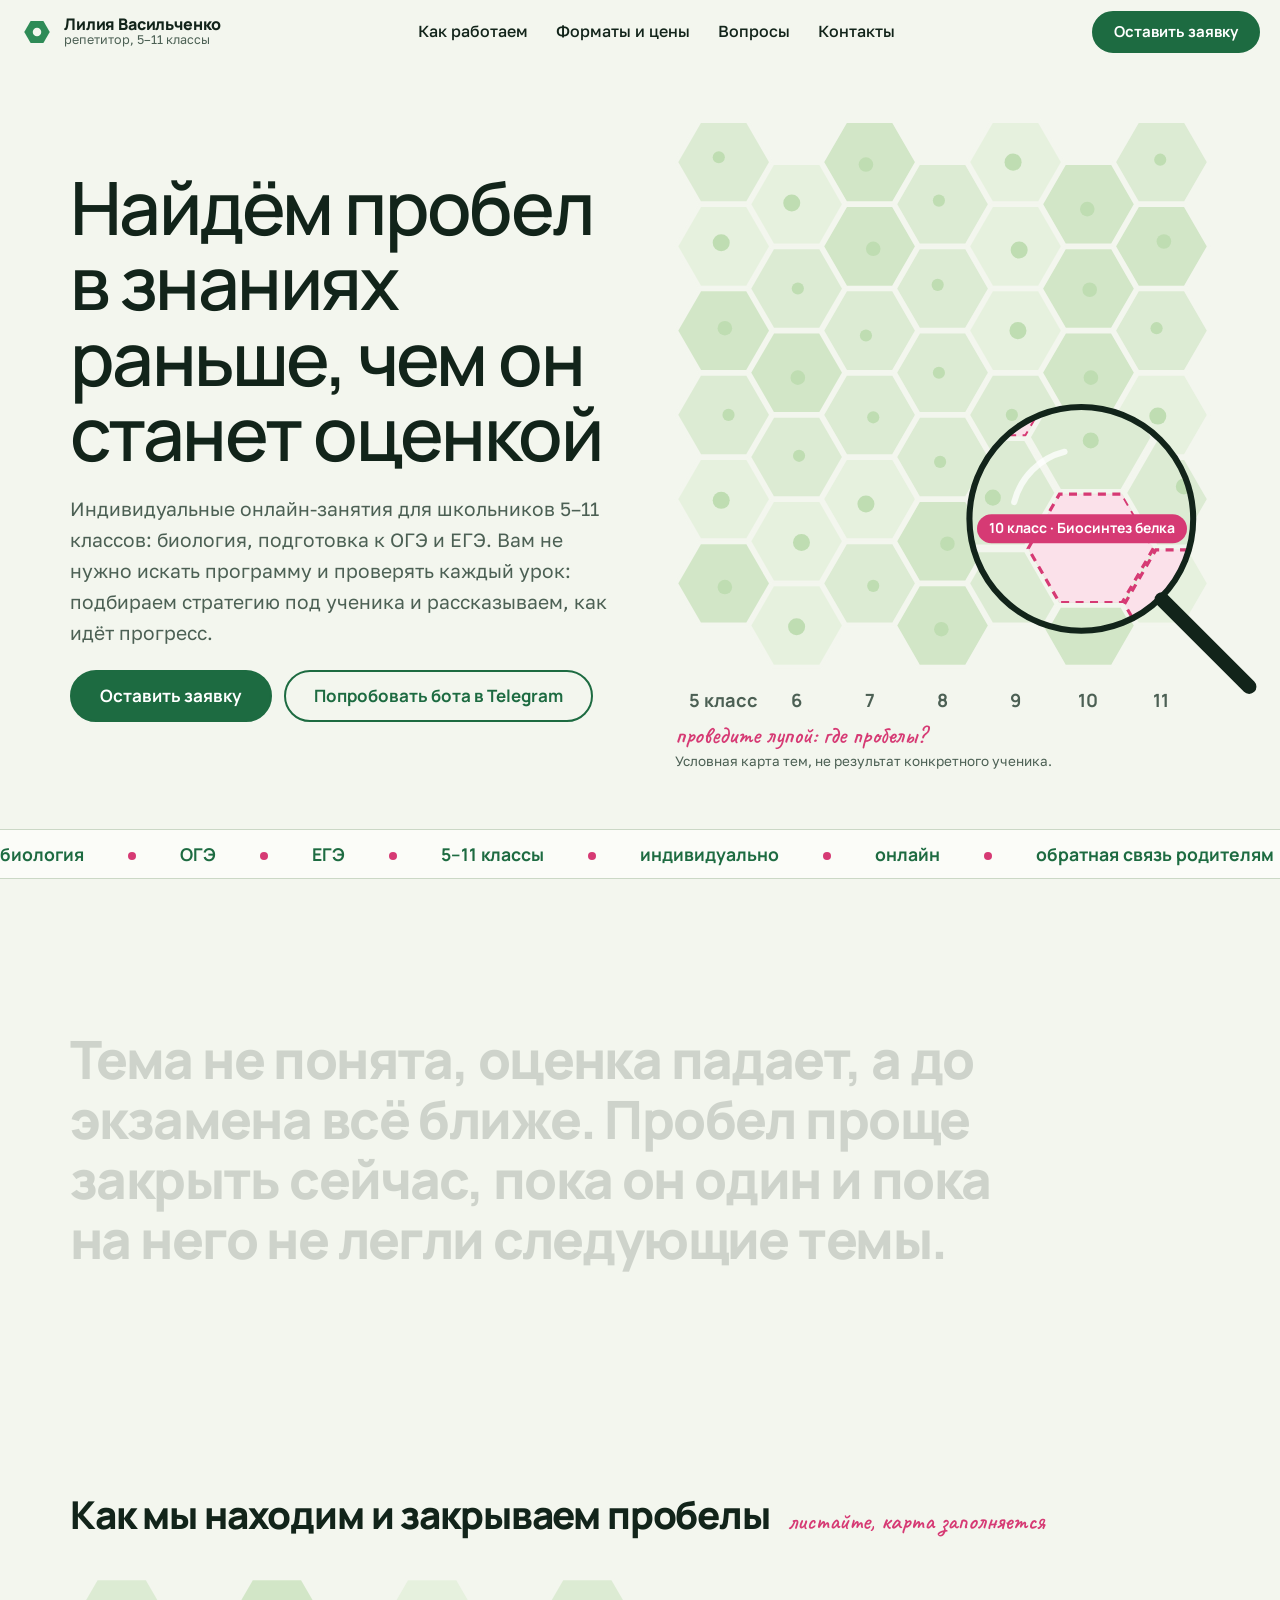
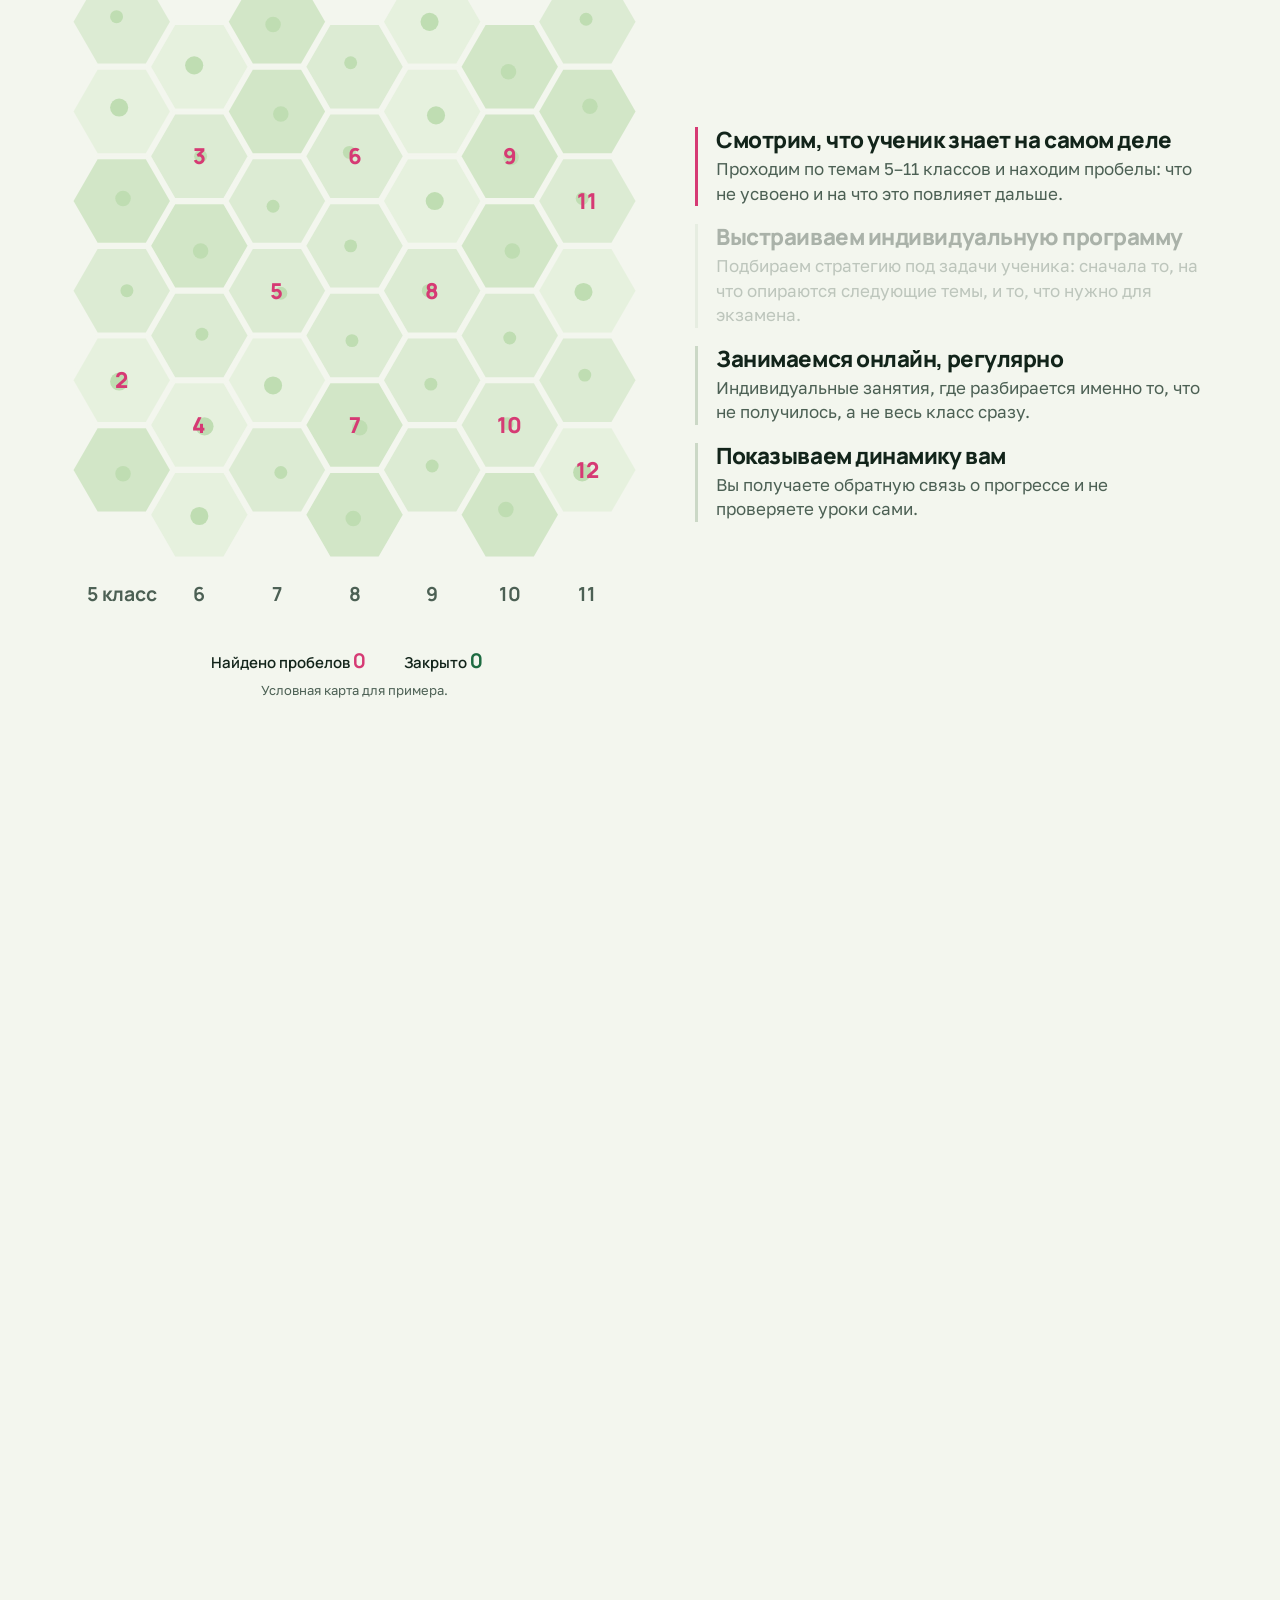
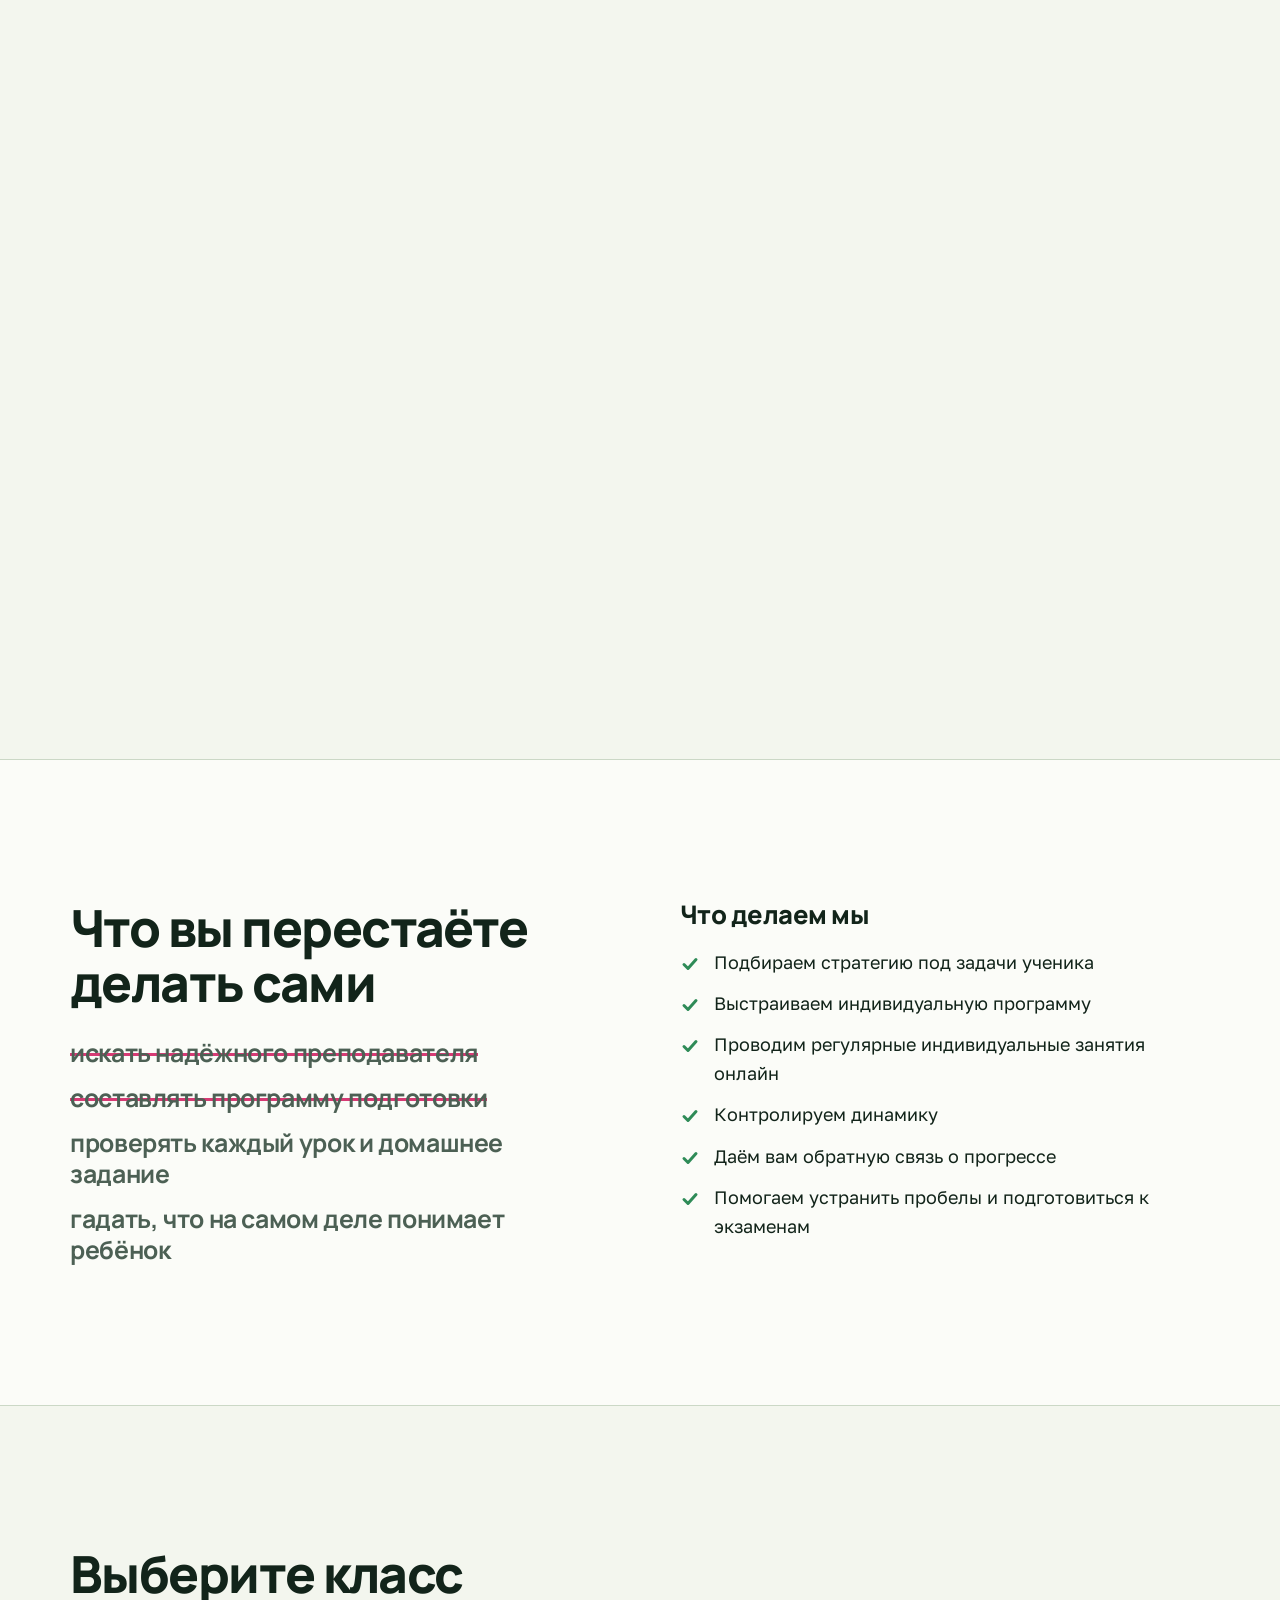
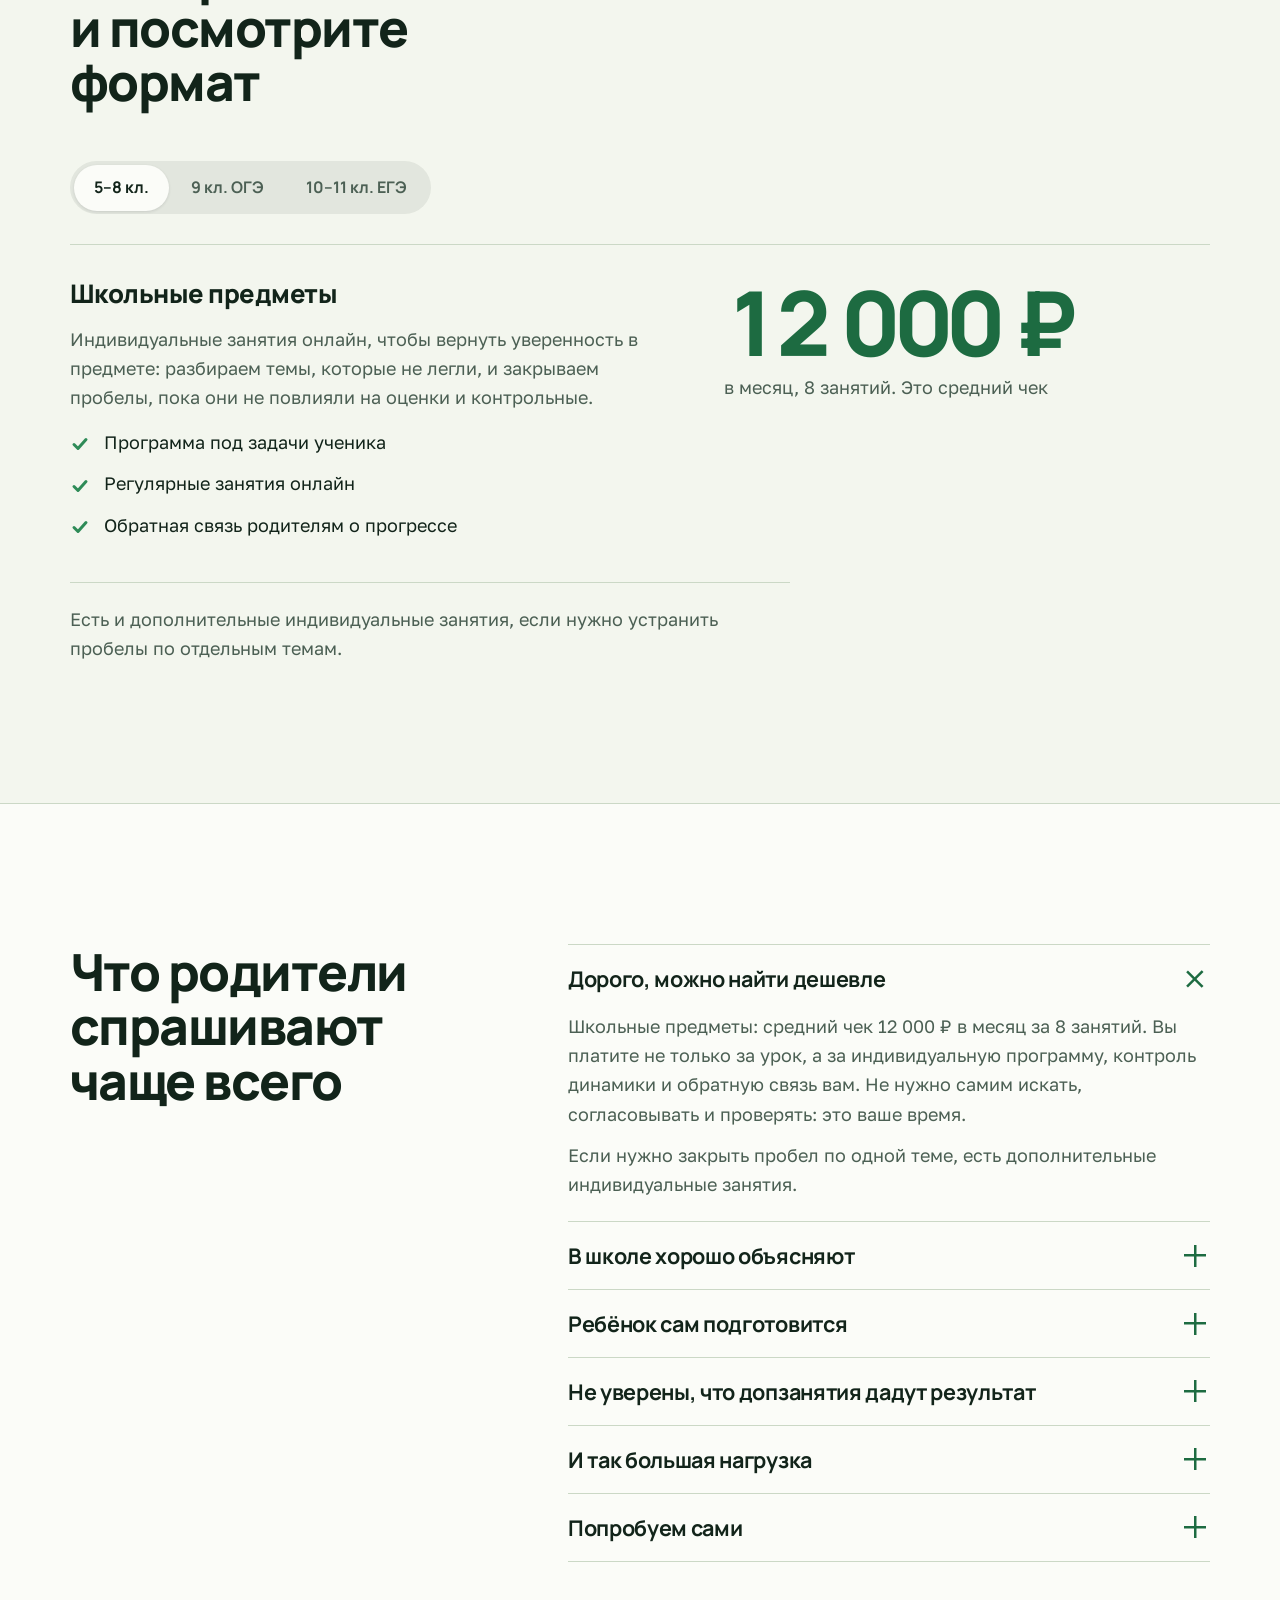
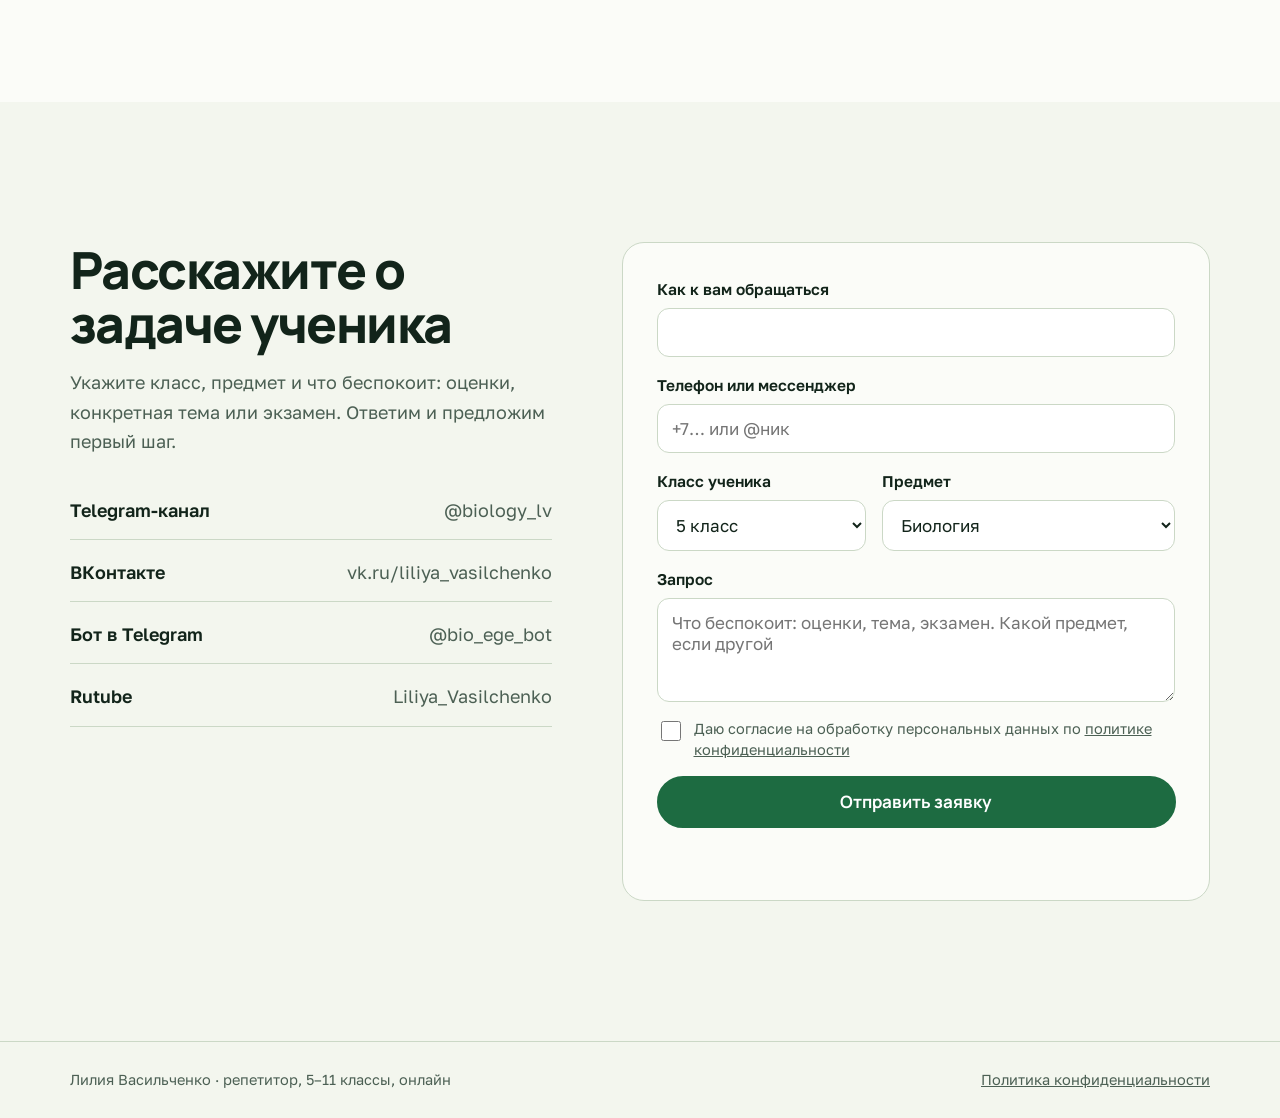
==== index.html @ bb7d1410 "Лендинг: репетитор Лилия Васильченко Co-Authored-By: Claude Sonnet 5.5 <noreply@anthropic.com>" ====
<!doctype html>
<html lang="ru">
<head>
<meta charset="utf-8">
<meta name="viewport" content="width=device-width, initial-scale=1">
<title>Лилия Васильченко: репетитор по биологии, ОГЭ и ЕГЭ онлайн</title>
<meta name="description" content="Индивидуальные онлайн-занятия для школьников 5–11 классов: биология, подготовка к ОГЭ и ЕГЭ. Находим пробелы в знаниях, выстраиваем программу и рассказываем родителям о прогрессе.">
<meta property="og:type" content="website">
<meta property="og:title" content="Найдём пробел в знаниях раньше, чем он станет оценкой">
<meta property="og:description" content="Репетитор Лилия Васильченко: биология, ОГЭ и ЕГЭ, индивидуально и онлайн, 5–11 классы.">
<meta name="theme-color" content="#F3F6EE">
<link rel="icon" type="image/svg+xml" href="favicon.svg">
<link rel="preconnect" href="https://fonts.googleapis.com">
<link rel="preconnect" href="https://fonts.gstatic.com" crossorigin>
<link href="https://fonts.googleapis.com/css2?family=Manrope:wght@300..800&family=Golos+Text:wght@400..700&family=Caveat:wght@600&display=swap" rel="stylesheet">
<link rel="stylesheet" href="motion.css">
<link rel="stylesheet" href="styles.css">
<script src="motion.js" defer></script>
<script src="script.js" defer></script>
</head>
<body>
<a class="skip" href="#main">К содержимому</a>

<header class="bar" id="bar">
  <a class="logo" href="#top" aria-label="Лилия Васильченко, репетитор, наверх">
    <svg class="logo__mark" viewBox="0 0 64 64" aria-hidden="true"><polygon points="56,32 44,52.8 20,52.8 8,32 20,11.2 44,11.2" fill="#2E8B57"/><circle cx="32" cy="32" r="8" fill="#F3F6EE"/></svg>
    <span class="logo__t"><b>Лилия Васильченко</b><small>репетитор, 5–11 классы</small></span>
  </a>
  <nav class="nav" aria-label="Разделы">
    <a href="#map" data-roll>Как работаем</a>
    <a href="#formats" data-roll>Форматы и цены</a>
    <a href="#faq" data-roll>Вопросы</a>
    <a href="#form" data-roll>Контакты</a>
  </nav>
  <a class="btn btn--sm" href="#form" data-magnetic><span class="xs-hide">Оставить заявку</span><span class="xs-only">Заявка</span></a>
</header>

<main id="main">
<section class="hero" id="top">
  <div class="wrap hero__grid">
    <div class="hero__txt">
      <h1 data-wave data-wave-min="560" data-wave-max="800" data-wave-radius="200">Найдём пробел в знаниях раньше, чем он станет оценкой</h1>
      <p class="hero__sub">Индивидуальные онлайн-занятия для школьников 5–11 классов: биология, подготовка к ОГЭ и ЕГЭ. Вам не нужно искать программу и проверять каждый урок: подбираем стратегию под ученика и рассказываем, как идёт прогресс.</p>
      <div class="hero__cta">
        <a class="btn" href="#form" data-magnetic>Оставить заявку</a>
        <a class="btn btn--ghost" href="https://t.me/bio_ege_bot" target="_blank" rel="noopener" data-magnetic>Попробовать бота в Telegram</a>
      </div>
    </div>
    <figure class="lensbox" id="lensbox">
      <svg id="heroMap" role="img" aria-label="Карта школьной биологии с 5 по 11 класс: ячейки-темы. Линза-лупа находит среди них пробелы в знаниях и подсвечивает их розовым."></svg>
      <div class="lenstag" id="lensTag" aria-hidden="true"></div>
      <figcaption><span class="hand">проведите лупой: где пробелы?</span><small>Условная карта тем, не результат конкретного ученика.</small></figcaption>
    </figure>
  </div>
  <div class="ticker" aria-hidden="true"><div class="ticker__t"><span>биология</span><span>ОГЭ</span><span>ЕГЭ</span><span>5–11 классы</span><span>индивидуально</span><span>онлайн</span><span>обратная связь родителям</span><span>биология</span><span>ОГЭ</span><span>ЕГЭ</span><span>5–11 классы</span><span>индивидуально</span><span>онлайн</span><span>обратная связь родителям</span></div></div>
</section>

<section class="manifest" aria-label="Почему пробелы важно закрывать вовремя">
  <div class="wrap">
    <p class="manifest__p" id="manifest">Тема не понята, оценка падает, а до экзамена всё ближе. Пробел проще закрыть сейчас, пока он один и пока на него не легли следующие темы.</p>
  </div>
</section>

<section class="scene" id="map" aria-labelledby="sceneH">
  <div class="scene__pin">
    <div class="wrap scene__in">
      <div class="scene__head">
        <h2 id="sceneH">Как мы находим и закрываем пробелы</h2>
        <p class="hand">листайте, карта заполняется</p>
      </div>
      <div class="scene__map">
        <svg id="sceneMap" role="img" aria-label="Карта тем 5–11 классов. Сначала лупа находит пробелы, затем они нумеруются в программе, затем закрываются один за другим."></svg>
        <div class="count" aria-live="off">
          <span>Найдено пробелов <b id="nFound">0</b></span>
          <span>Закрыто <b id="nFixed">0</b></span>
        </div>
        <small class="scene__note">Условная карта для примера.</small>
      </div>
      <ol class="steps" id="steps">
        <li class="on"><b>Смотрим, что ученик знает на самом деле</b><small>Проходим по темам 5–11 классов и находим пробелы: что не усвоено и на что это повлияет дальше.</small></li>
        <li><b>Выстраиваем индивидуальную программу</b><small>Подбираем стратегию под задачи ученика: сначала то, на что опираются следующие темы, и то, что нужно для экзамена.</small></li>
        <li><b>Занимаемся онлайн, регулярно</b><small>Индивидуальные занятия, где разбирается именно то, что не получилось, а не весь класс сразу.</small></li>
        <li><b>Показываем динамику вам</b><small>Вы получаете обратную связь о прогрессе и не проверяете уроки сами.</small></li>
      </ol>
    </div>
  </div>
</section>

<section class="sec shift" id="shift">
  <div class="wrap shift__grid">
    <div data-reveal>
      <h2>Что вы перестаёте делать сами</h2>
      <ul class="crossed" id="crossed">
        <li><span>искать надёжного преподавателя</span></li>
        <li><span>составлять программу подготовки</span></li>
        <li><span>проверять каждый урок и домашнее задание</span></li>
        <li><span>гадать, что на самом деле понимает ребёнок</span></li>
      </ul>
    </div>
    <div class="instead" data-reveal>
      <h3>Что делаем мы</h3>
      <ul class="ticks" data-stagger>
        <li>Подбираем стратегию под задачи ученика</li>
        <li>Выстраиваем индивидуальную программу</li>
        <li>Проводим регулярные индивидуальные занятия онлайн</li>
        <li>Контролируем динамику</li>
        <li>Даём вам обратную связь о прогрессе</li>
        <li>Помогаем устранить пробелы и подготовиться к экзаменам</li>
      </ul>
    </div>
  </div>
</section>

<section class="sec formats" id="formats">
  <div class="wrap">
    <div class="sec__head" data-reveal>
      <h2>Выберите класс и посмотрите формат</h2>
    </div>
    <div class="tabs" data-pill role="tablist" aria-label="Класс ученика">
      <button type="button" data-pill-item role="tab" id="tab-a" aria-controls="pan-a" aria-selected="true">5–8 кл.</button>
      <button type="button" data-pill-item role="tab" id="tab-b" aria-controls="pan-b" aria-selected="false">9 кл. ОГЭ</button>
      <button type="button" data-pill-item role="tab" id="tab-c" aria-controls="pan-c" aria-selected="false">10–11 кл. ЕГЭ</button>
    </div>
    <div class="panels" id="panels">
      <div class="panel on" id="pan-a" role="tabpanel" aria-labelledby="tab-a">
        <div class="panel__l">
          <h3>Школьные предметы</h3>
          <p>Индивидуальные занятия онлайн, чтобы вернуть уверенность в предмете: разбираем темы, которые не легли, и закрываем пробелы, пока они не повлияли на оценки и контрольные.</p>
          <ul class="ticks">
            <li>Программа под задачи ученика</li>
            <li>Регулярные занятия онлайн</li>
            <li>Обратная связь родителям о прогрессе</li>
          </ul>
        </div>
        <div class="panel__r">
          <div class="price"><b>12 000 ₽</b><span>в месяц, 8 занятий. Это средний чек</span></div>
        </div>
      </div>
      <div class="panel" id="pan-b" role="tabpanel" aria-labelledby="tab-b" hidden>
        <div class="panel__l">
          <h3>Подготовка к ОГЭ</h3>
          <p>Системная подготовка: что повторить, в каком порядке и как отрабатывать задания. Вы получаете понятный план и обратную связь, а не тревогу за месяц до экзамена.</p>
          <ul class="ticks">
            <li>Абонемент на подготовку</li>
            <li>Устранение пробелов по темам</li>
            <li>Занятия по школьным предметам идут отдельно: средний чек 12 000 ₽ в месяц, 8 занятий</li>
          </ul>
        </div>
        <div class="panel__r">
          <div class="price price--txt"><b>Зависит от предмета и количества занятий</b><span>Напишите, какой предмет и сколько времени до экзамена: ответим по стоимости</span></div>
        </div>
      </div>
      <div class="panel" id="pan-c" role="tabpanel" aria-labelledby="tab-c" hidden>
        <div class="panel__l">
          <h3>Подготовка к ЕГЭ</h3>
          <p>Абонемент на подготовку и индивидуальная программа под целевой балл. По биологии ориентир, к которому мы выстраиваем работу, 80–95+ баллов. Это цель, а не гарантия результата.</p>
          <ul class="ticks">
            <li>Абонемент на подготовку</li>
            <li>Устранение пробелов по темам</li>
            <li>Занятия по школьным предметам идут отдельно: средний чек 12 000 ₽ в месяц, 8 занятий</li>
          </ul>
        </div>
        <div class="panel__r">
          <div class="price price--txt"><b>Зависит от предмета и количества занятий</b><span>Напишите, какой предмет и сколько времени до экзамена: ответим по стоимости</span></div>
        </div>
      </div>
    </div>
    <p class="formats__note" data-reveal>Есть и дополнительные индивидуальные занятия, если нужно устранить пробелы по отдельным темам.</p>
  </div>
</section>

<section class="sec faq" id="faq">
  <div class="wrap faq__grid">
    <div class="sec__head" data-reveal>
      <h2>Что родители спрашивают чаще всего</h2>
    </div>
    <div class="faq__list" data-stagger>
      <details open>
        <summary>Дорого, можно найти дешевле</summary>
        <div class="faq__body"><p>Школьные предметы: средний чек 12 000 ₽ в месяц за 8 занятий. Вы платите не только за урок, а за индивидуальную программу, контроль динамики и обратную связь вам. Не нужно самим искать, согласовывать и проверять: это ваше время.</p><p>Если нужно закрыть пробел по одной теме, есть дополнительные индивидуальные занятия.</p></div>
      </details>
      <details>
        <summary>В школе хорошо объясняют</summary>
        <div class="faq__body"><p>Хорошо, когда так. Но в классе у учителя нет возможности вернуться к тому, что осталось непонятным у одного ученика, а пробел заметен, когда следующая тема на него опирается. Индивидуальные занятия идут по тому, что нужно именно вашему ребёнку, и дополняют школу, а не заменяют её.</p></div>
      </details>
      <details>
        <summary>Ребёнок сам подготовится</summary>
        <div class="faq__body"><p>Многие справляются сами. Но к ОГЭ и ЕГЭ трудно со стороны увидеть, какие темы провалены, и выстроить порядок повторения. Мы берём на себя программу и регулярность, самостоятельная работа остаётся, но с понятным планом.</p></div>
      </details>
      <details>
        <summary>Не уверены, что допзанятия дадут результат</summary>
        <div class="faq__body"><p>Гарантировать баллы честно нельзя, и мы их не обещаем. Для ЕГЭ по биологии ориентир, к которому идём, 80–95+ баллов. А по ходу работы вы видите динамику: мы контролируем её и сообщаем вам, как идёт прогресс.</p></div>
      </details>
      <details>
        <summary>И так большая нагрузка</summary>
        <div class="faq__body"><p>Занятия индивидуальные и онлайн: никуда ехать не нужно. Программа строится под задачи ученика, без лишнего: разбираем то, что действительно нужно для оценок и экзамена.</p></div>
      </details>
      <details>
        <summary>Попробуем сами</summary>
        <div class="faq__body"><p>Это можно. Если замечаете, что темы не усваиваются, оценки падают или вы вечерами проверяете домашние задания, напишите: обсудим задачи ученика и скажем, нужны ли занятия.</p></div>
      </details>
    </div>
  </div>
</section>

<section class="sec form" id="form">
  <div class="wrap form__box">
    <div data-reveal>
      <h2>Расскажите о задаче ученика</h2>
      <p class="form__lead">Укажите класс, предмет и что беспокоит: оценки, конкретная тема или экзамен. Ответим и предложим первый шаг.</p>
      <ul class="links">
        <li><a href="https://t.me/biology_lv" target="_blank" rel="noopener">Telegram-канал <span>@biology_lv</span></a></li>
        <li><a href="https://vk.ru/liliya_vasilchenko" target="_blank" rel="noopener">ВКонтакте <span>vk.ru/liliya_vasilchenko</span></a></li>
        <li><a href="https://t.me/bio_ege_bot" target="_blank" rel="noopener">Бот в Telegram <span>@bio_ege_bot</span></a></li>
        <li class="links__txt">Rutube <span>Liliya_Vasilchenko</span></li>
      </ul>
    </div>
    <form class="fm" id="leadForm" novalidate data-reveal>
      <label>Как к вам обращаться<input type="text" name="name" autocomplete="name" required></label>
      <label>Телефон или мессенджер<input type="text" name="contact" autocomplete="tel" required placeholder="+7… или @ник"></label>
      <div class="fm__row">
        <label>Класс ученика
          <select name="grade">
            <option>5 класс</option><option>6 класс</option><option>7 класс</option><option>8 класс</option>
            <option>9 класс</option><option>10 класс</option><option>11 класс</option>
          </select>
        </label>
        <label>Предмет
          <select name="subject" id="subject">
            <option>Биология</option>
            <option>Биология: подготовка к ОГЭ</option>
            <option>Биология: подготовка к ЕГЭ</option>
            <option>Другой школьный предмет</option>
            <option>Пока не знаю</option>
          </select>
        </label>
      </div>
      <label>Запрос<textarea name="comment" placeholder="Что беспокоит: оценки, тема, экзамен. Какой предмет, если другой"></textarea></label>
      <input class="hp" type="text" name="_gotcha" tabindex="-1" autocomplete="off" aria-hidden="true">
      <label class="agree"><input type="checkbox" name="consent" id="consent"><span>Даю согласие на обработку персональных данных по <a href="privacy.html" target="_blank" rel="noopener">политике конфиденциальности</a></span></label>
      <button class="btn" type="submit" data-magnetic>Отправить заявку</button>
      <p class="fm__msg" id="msg" role="status" aria-live="polite"></p>
    </form>
  </div>
</section>
</main>

<footer>
  <div class="wrap">
    <span>Лилия Васильченко · репетитор, 5–11 классы, онлайн</span>
    <span><a href="privacy.html">Политика конфиденциальности</a></span>
  </div>
</footer>
</body>
</html>
---- motion.css ----
/* motion-kit: токены и стили эффектов. Светлая тема. Цвета переопределять под бренд клиента. */
:root{
  /* пружины: "stiffness damping" (из designbookmark motion studies) */
  --spring-follow:900 50;
  --spring-settle:280 22;
  --spring-soft:260 24;
  --spring-lead:620 36;
  --spring-trail:190 19;
  --spring-pop:520 16;
  --spring-fade:420 32;
  --stagger:45;               /* мс между элементами */

  /* бренд: менять под клиента */
  --mk-bg:#fafaf7;
  --mk-surface:#fff;
  --mk-text:#16181d;
  --mk-muted:#6b7280;
  --mk-accent:#e4572e;
  --mk-on-accent:#fff;
  --mk-fill:rgba(22,24,29,.06);

  --mk-r-pill:999px;
  --mk-r-card:24px;
  --mk-ease-out:cubic-bezier(.22,1,.36,1);   /* для CSS-переходов, где пружина избыточна */
}

/* reveal: класс mk-reveal ставит JS, без JS элементы видны */
.mk-on .mk-reveal{opacity:0;transform:translate3d(0,22px,0);transition:opacity .7s var(--mk-ease-out),transform .8s var(--mk-ease-out);transition-delay:var(--d,0ms)}
.mk-on .mk-reveal.mk-in{opacity:1;transform:none}

/* magnetic: будем двигать только transform */
[data-magnetic]{will-change:transform}

/* roll: две копии буквы, верхняя уезжает, нижняя заезжает */
.mk-roll{display:inline-flex;overflow:hidden;line-height:1.15;vertical-align:bottom}
.mk-roll__c{display:inline-block;position:relative;height:1.15em;overflow:hidden}
.mk-roll__c>span{display:block;transition:transform .5s var(--mk-ease-out);transition-delay:calc(var(--i)*14ms)}
.mk-roll__c>span+span{position:absolute;inset:0;transform:translateY(110%)}
.mk-roll:hover .mk-roll__c>span:first-child,.mk-roll:focus-visible .mk-roll__c>span:first-child{transform:translateY(-110%)}
.mk-roll:hover .mk-roll__c>span+span,.mk-roll:focus-visible .mk-roll__c>span+span{transform:none}

/* pill: резиновый хайлайт */
.mk-pill{position:relative;display:inline-flex;gap:2px;padding:4px;border-radius:var(--mk-r-pill);background:var(--mk-fill)}
.mk-pill__hl{position:absolute;top:4px;bottom:4px;left:0;border-radius:var(--mk-r-pill);background:var(--mk-surface);box-shadow:0 1px 3px rgba(22,24,29,.12);pointer-events:none;will-change:transform,width}
.mk-pill [data-pill-item]{position:relative;z-index:1;padding:9px 18px;border:0;background:none;border-radius:var(--mk-r-pill);font:inherit;font-weight:500;color:var(--mk-muted);cursor:pointer;transition:color .2s}
.mk-pill [data-pill-item].is-active{color:var(--mk-text)}

@media (prefers-reduced-motion:reduce){
  .mk-on .mk-reveal{opacity:1;transform:none;transition:none}
  .mk-roll__c>span{transition:none}
}
---- styles.css ----
:root{
  --bg:#F3F6EE;--paper:#FBFCF8;--ink:#12241A;--mute:#4C6054;--line:#CBD8C6;
  --leaf:#2E8B57;--leaf-d:#1D6B41;--leaf-s:#DCEBD3;--leaf-m:#BFDDB2;
  --eosin:#D63A74;--eosin-s:#FBE1EA;
  --font-display:'Manrope','Golos Text',system-ui,sans-serif;
  --font-text:'Golos Text','Manrope',system-ui,sans-serif;
  --mk-bg:var(--bg);--mk-surface:var(--paper);--mk-text:var(--ink);--mk-muted:var(--mute);
  --mk-accent:var(--leaf-d);--mk-on-accent:#fff;--mk-fill:rgba(18,36,26,.07);
  --bar-h:64px;
}
*{box-sizing:border-box}
html{scroll-padding-top:calc(var(--bar-h) + 8px);-webkit-text-size-adjust:100%}
body{margin:0;background:var(--bg);color:var(--ink);font:400 18px/1.62 var(--font-text);overflow-x:clip}
img,svg{display:block;max-width:100%}
a{color:inherit}
h1,h2,h3{font-family:var(--font-display);font-weight:800;margin:0;text-wrap:balance;overflow-wrap:anywhere}
h1{font-size:clamp(2.1rem,6.4vw,4.6rem);line-height:1.02;letter-spacing:-.035em}
h2{font-size:clamp(1.8rem,4.6vw,3.2rem);line-height:1.06;letter-spacing:-.03em}
h3{font-size:clamp(1.25rem,2.4vw,1.6rem);line-height:1.15;letter-spacing:-.02em}
p{margin:0}
.wrap{width:100%;max-width:1180px;margin:0 auto;padding:0 20px}
.hand{font-family:'Caveat',cursive;font-weight:600;font-size:1.5rem;line-height:1.1;color:var(--eosin)}
.skip{position:absolute;left:-999px;top:8px;background:var(--ink);color:#fff;padding:10px 14px;z-index:99;border-radius:8px}
.skip:focus{left:8px}
:focus-visible{outline:3px solid var(--eosin);outline-offset:3px;border-radius:4px}

/* buttons */
.btn{display:inline-flex;align-items:center;justify-content:center;min-height:52px;padding:14px 28px;border:2px solid var(--leaf-d);border-radius:999px;background:var(--leaf-d);color:#fff;font:700 17px/1.1 var(--font-display);text-decoration:none;cursor:pointer;transition:background .2s,color .2s,border-color .2s}
.btn:hover{background:var(--ink);border-color:var(--ink)}
.btn--ghost{background:transparent;color:var(--leaf-d)}
.btn--ghost:hover{background:var(--leaf-d);border-color:var(--leaf-d);color:#fff}
.btn--sm{min-height:42px;padding:9px 20px;font-size:15px}

/* header */
.bar{position:fixed;inset:0 0 auto 0;z-index:50;height:var(--bar-h);display:flex;align-items:center;justify-content:space-between;gap:16px;padding:0 20px;transition:background .25s,border-color .25s;border-bottom:1px solid transparent}
.bar.show{background:rgba(243,246,238,.9);backdrop-filter:blur(10px);-webkit-backdrop-filter:blur(10px);border-bottom-color:var(--line)}
.logo{display:flex;align-items:center;gap:10px;text-decoration:none;min-width:0}
.logo__mark{width:34px;height:34px;flex:none}
.logo__t{display:flex;flex-direction:column;line-height:1.15;min-width:0}
.logo__t b{font:800 16px/1.1 var(--font-display);letter-spacing:-.01em;white-space:nowrap}
.logo__t small{font-size:12.5px;color:var(--mute);white-space:nowrap}
.xs-only{display:none}
.nav{display:none;gap:28px;font-weight:500;font-size:16px}
.nav a{text-decoration:none}
@media(min-width:900px){.nav{display:flex}}
@media(max-width:480px){.logo__t small{display:none}.btn--sm{padding:9px 16px;font-size:14px}.xs-hide{display:none}.xs-only{display:inline}.logo__t b{font-size:15px}}

/* hero */
.hero{padding:calc(var(--bar-h) + 28px) 0 0;position:relative}
.hero__grid{display:grid;gap:28px;align-items:center;padding-bottom:36px}
.hero__txt{display:flex;flex-direction:column;gap:22px}
.hero__txt h1{max-width:13em}
.hero__sub{max-width:34em;color:var(--mute);font-size:clamp(1.05rem,1.6vw,1.2rem)}
.hero__cta{display:flex;flex-wrap:wrap;gap:12px}
.lensbox{margin:0;position:relative}
.lensbox svg{width:100%;height:auto;touch-action:pan-y;cursor:none;overflow:visible}
.lensbox figcaption{display:flex;flex-direction:column;gap:2px;margin-top:6px}
.lensbox figcaption small{color:var(--mute);font-size:13.5px}
.lenstag{position:absolute;left:0;top:0;transform:translate(-50%,-100%);padding:6px 12px;border-radius:999px;background:var(--eosin);color:#fff;font:700 14px/1.2 var(--font-display);white-space:nowrap;pointer-events:none;opacity:0;transition:opacity .18s;margin-top:-6px;z-index:2}
.lenstag.on{opacity:1}
@media(min-width:900px){.hero__grid{grid-template-columns:1.02fr .98fr;gap:48px;padding-bottom:56px}.hero{padding-top:calc(var(--bar-h) + 56px)}}

/* map cells (shared) */
.cell polygon{fill:var(--leaf-s);stroke:var(--bg);stroke-width:3;transition:fill .5s}
.cell.v1 polygon{fill:#D2E6C7}
.cell.v2 polygon{fill:#E6F1DE}
.cell .nuc{fill:var(--leaf-m)}
.cell.gap polygon{fill:var(--eosin-s);stroke:var(--eosin);stroke-width:2;stroke-dasharray:5 4}
.cell.gap .nuc{opacity:0}
.glab{font:700 15px var(--font-display);fill:var(--mute);text-anchor:middle}
.lens__ring{fill:none;stroke:var(--ink);stroke-width:5}
.lens__h{stroke:var(--ink);stroke-width:12;stroke-linecap:round}
.lens__glare{fill:none;stroke:#fff;stroke-width:5;stroke-linecap:round;opacity:.75}

/* ticker + manifest */
.ticker{overflow:hidden;border-block:1px solid var(--line);background:var(--paper);padding:12px 0}
.ticker__t{display:flex;gap:44px;width:max-content;animation:tick 40s linear infinite;font:700 1.1rem var(--font-display);color:var(--leaf-d)}
.ticker__t span::after{content:"";display:inline-block;width:8px;height:8px;border-radius:50%;background:var(--eosin);margin-left:44px;vertical-align:middle}
@keyframes tick{to{transform:translateX(-50%)}}
.manifest{padding:clamp(72px,12vw,150px) 0}
.manifest__p{max-width:21em;font:800 clamp(1.7rem,4.6vw,3.3rem)/1.14 var(--font-display);letter-spacing:-.03em;text-wrap:balance}
.js .manifest__p .w{opacity:.16;transition:opacity .25s}

/* scene */
.scene{position:relative;height:460vh}
.scene__pin{position:sticky;top:0;height:100vh;height:100svh;display:flex;align-items:center;padding-top:var(--bar-h)}
.scene__in{display:grid;gap:12px;grid-template-rows:auto minmax(0,1fr) auto;height:100%;padding-block:12px 18px;max-height:860px}
.scene__head{display:flex;flex-wrap:wrap;align-items:baseline;gap:4px 18px}
.scene__head h2{font-size:clamp(1.35rem,3.4vw,2.4rem)}
.scene__map{position:relative;min-height:0;display:flex;flex-direction:column;align-items:center;gap:6px}
.scene__map svg{flex:1;min-height:0;width:100%;height:100%;max-height:100%}
.count{display:flex;gap:22px;flex-wrap:wrap;justify-content:center;font:600 15px var(--font-display)}
.count b{display:inline-block;min-width:1.4em;font-size:1.35em;font-variant-numeric:tabular-nums;color:var(--eosin)}
.count span+span b{color:var(--leaf-d)}
.scene__note{color:var(--mute);font-size:13px}
.steps{list-style:none;margin:0;padding:0;display:grid;gap:0}
.steps li{display:none;font-size:1rem}
.steps li.on{display:block}
.steps b{display:block;font:800 clamp(1.1rem,3.4vw,1.4rem)/1.15 var(--font-display);letter-spacing:-.02em}
.steps small{display:block;margin-top:4px;font-size:15.5px;line-height:1.45;color:var(--mute)}
.cell .ring{fill:none;stroke:var(--eosin);stroke-width:3;opacity:0;transform-box:fill-box;transform-origin:center}
.cell.found polygon{fill:var(--eosin-s);stroke:var(--eosin);stroke-width:2;stroke-dasharray:5 4}
.cell.found .ring{animation:ping 1.1s ease-out 1}
.cell .num{font:800 17px var(--font-display);fill:var(--eosin);text-anchor:middle;dominant-baseline:central;opacity:0;transition:opacity .3s}
.cell.numbered .num{opacity:1}
.cell .tick{fill:none;stroke:#fff;stroke-width:5;stroke-linecap:round;stroke-linejoin:round;stroke-dasharray:40;stroke-dashoffset:40;transition:stroke-dashoffset .5s .1s}
.cell.fixed polygon{fill:var(--leaf);stroke:var(--bg);stroke-width:3;stroke-dasharray:none}
.cell.fixed .tick{stroke-dashoffset:0}
.cell.fixed .num{opacity:0}
.cell .nuc{transition:opacity .4s}
.scene .lens{transition:opacity .4s}
@keyframes ping{0%{opacity:.9;transform:scale(.8)}100%{opacity:0;transform:scale(1.7)}}
@media(min-width:900px){
  .scene__in{grid-template-columns:minmax(0,1.05fr) minmax(0,.95fr);grid-template-rows:auto minmax(0,1fr);column-gap:56px;align-content:center}
  .scene__head{grid-column:1/-1}
  .scene__map{grid-row:2;grid-column:1}
  .steps{grid-row:2;grid-column:2;align-content:center;gap:18px}
  .steps li{display:block;opacity:.32;transition:opacity .3s;border-left:3px solid var(--line);padding-left:18px}
  .steps li.on{opacity:1;border-left-color:var(--eosin)}
  .steps small{font-size:17px}
}

/* sections */
.sec{padding:clamp(72px,11vw,140px) 0}
.sec__head{max-width:22em;margin-bottom:clamp(28px,5vw,52px)}
.shift{background:var(--paper);border-block:1px solid var(--line)}
.shift__grid{display:grid;gap:44px}
.crossed{list-style:none;margin:28px 0 0;padding:0;display:grid;gap:14px}
.crossed li{font:700 clamp(1.15rem,2.6vw,1.55rem)/1.25 var(--font-display);letter-spacing:-.015em;color:var(--mute)}
.crossed span{background:linear-gradient(var(--eosin),var(--eosin)) 0 58%/100% 3px no-repeat;-webkit-box-decoration-break:clone;box-decoration-break:clone;transition:background-size .8s cubic-bezier(.22,1,.36,1)}
.js .crossed span{background-size:0% 3px}
.js .crossed li.struck span{background-size:100% 3px}
.instead h3{margin-bottom:18px}
.ticks{list-style:none;margin:0;padding:0;display:grid;gap:12px}
.ticks li{position:relative;padding-left:34px}
.ticks li::before{content:"";position:absolute;left:0;top:.34em;width:20px;height:20px;border-radius:6px;background:var(--leaf);-webkit-mask:url("data:image/svg+xml,%3Csvg xmlns='http://www.w3.org/2000/svg' viewBox='0 0 20 20'%3E%3Cpath d='M4 10.5l4 4 8-9' fill='none' stroke='%23000' stroke-width='3' stroke-linecap='round' stroke-linejoin='round'/%3E%3C/svg%3E") center/contain no-repeat;mask:url("data:image/svg+xml,%3Csvg xmlns='http://www.w3.org/2000/svg' viewBox='0 0 20 20'%3E%3Cpath d='M4 10.5l4 4 8-9' fill='none' stroke='%23000' stroke-width='3' stroke-linecap='round' stroke-linejoin='round'/%3E%3C/svg%3E") center/contain no-repeat}
@media(min-width:900px){.shift__grid{grid-template-columns:1fr 1fr;gap:80px;align-items:start}}

/* formats */
.tabs{max-width:100%;overflow-x:auto;scrollbar-width:none}
.tabs::-webkit-scrollbar{display:none}
.mk-pill [data-pill-item]{white-space:nowrap;font-family:var(--font-display);font-weight:700;font-size:16px;padding:10px 20px}
.panels{margin-top:30px;border-top:1px solid var(--line)}
.panel{display:none;gap:28px;padding:34px 0;align-items:start}
.panel.on{display:grid;animation:swap .5s cubic-bezier(.22,1,.36,1)}
@keyframes swap{from{opacity:0;transform:translateY(12px)}to{opacity:1;transform:none}}
.panel__l{display:grid;gap:16px;max-width:36em}
.panel__l p{color:var(--mute)}
.price{display:grid;gap:8px;align-content:start}
.price b{font:800 clamp(2.8rem,9vw,5.6rem)/.95 var(--font-display);letter-spacing:-.04em;color:var(--leaf-d);font-variant-numeric:tabular-nums}
.price--txt b{font-size:clamp(1.7rem,4.4vw,2.7rem);line-height:1.08;letter-spacing:-.03em}
.price span{color:var(--mute);max-width:24em}
.formats__note{margin-top:8px;padding-top:22px;border-top:1px solid var(--line);color:var(--mute);max-width:40em}
@media(min-width:900px){.panel{grid-template-columns:1.1fr .9fr;gap:60px}}

/* faq */
.faq{background:var(--paper);border-top:1px solid var(--line)}
.faq__grid{display:grid;gap:30px}
.faq__list{display:grid;border-top:1px solid var(--line)}
details{border-bottom:1px solid var(--line)}
summary{list-style:none;cursor:pointer;padding:20px 44px 20px 0;font:700 clamp(1.1rem,2.4vw,1.35rem)/1.25 var(--font-display);letter-spacing:-.015em;position:relative}
summary::-webkit-details-marker{display:none}
summary::after{content:"";position:absolute;right:4px;top:50%;width:22px;height:22px;margin-top:-11px;background:linear-gradient(var(--leaf-d),var(--leaf-d)) center/100% 2.5px no-repeat,linear-gradient(var(--leaf-d),var(--leaf-d)) center/2.5px 100% no-repeat;transition:transform .35s cubic-bezier(.22,1,.36,1)}
details[open] summary::after{transform:rotate(135deg)}
.faq__body{padding:0 0 22px;display:grid;gap:12px;max-width:42em;color:var(--mute)}
@media(min-width:900px){.faq__grid{grid-template-columns:.8fr 1.2fr;gap:70px}.faq .sec__head{position:sticky;top:90px;align-self:start}}

/* form */
.form__box{display:grid;gap:36px}
.form__lead{margin:18px 0 26px;color:var(--mute);max-width:30em}
.links{list-style:none;margin:0;padding:0;display:grid;gap:4px}
.links a,.links__txt{display:flex;justify-content:space-between;gap:16px;padding:14px 0;border-bottom:1px solid var(--line);text-decoration:none;font-weight:600}
.links span{font-weight:400;color:var(--mute);text-align:right;overflow-wrap:anywhere}
.links a:hover span{color:var(--leaf-d)}
.fm{display:grid;gap:16px;background:var(--paper);border:1px solid var(--line);border-radius:22px;padding:clamp(20px,4vw,34px)}
.fm label{display:grid;gap:6px;font-weight:600;font-size:15.5px}
.fm__row{display:grid;gap:16px}
.fm input[type=text],.fm select,.fm textarea{width:100%;font:400 17px var(--font-text);color:var(--ink);padding:13px 14px;border:1.5px solid var(--line);border-radius:12px;background:#fff}
.fm textarea{min-height:104px;resize:vertical}
.fm input:focus,.fm select:focus,.fm textarea:focus{outline:none;border-color:var(--leaf-d);box-shadow:0 0 0 3px var(--leaf-m)}
.hp{position:absolute;left:-9999px;opacity:0;height:0;width:0}
.fm .agree{display:flex;gap:10px;align-items:flex-start;font-weight:400;font-size:14.5px;color:var(--mute);line-height:1.45}
.agree input{margin-top:3px;width:20px;height:20px;accent-color:var(--leaf-d);flex:none}
.fm__msg{min-height:1.4em;font-size:15.5px;color:var(--leaf-d);font-weight:600}
.fm__msg a{color:var(--eosin)}
@media(min-width:620px){.fm__row{grid-template-columns:1fr 1.4fr}}
@media(min-width:900px){.form__box{grid-template-columns:.9fr 1.1fr;gap:70px;align-items:start}}

footer{border-top:1px solid var(--line);padding:26px 0;font-size:14.5px;color:var(--mute)}
footer .wrap{display:flex;flex-wrap:wrap;justify-content:space-between;gap:10px}

@media(prefers-reduced-motion:reduce){
  .ticker__t{animation:none}
  .panel.on{animation:none}
  .cell.found .ring{animation:none}
  .js .manifest__p .w{opacity:1}
  .js .crossed span{background-size:100% 3px}
}

@media(max-width:480px){.mk-pill [data-pill-item]{padding:10px 9px;font-size:14px}}
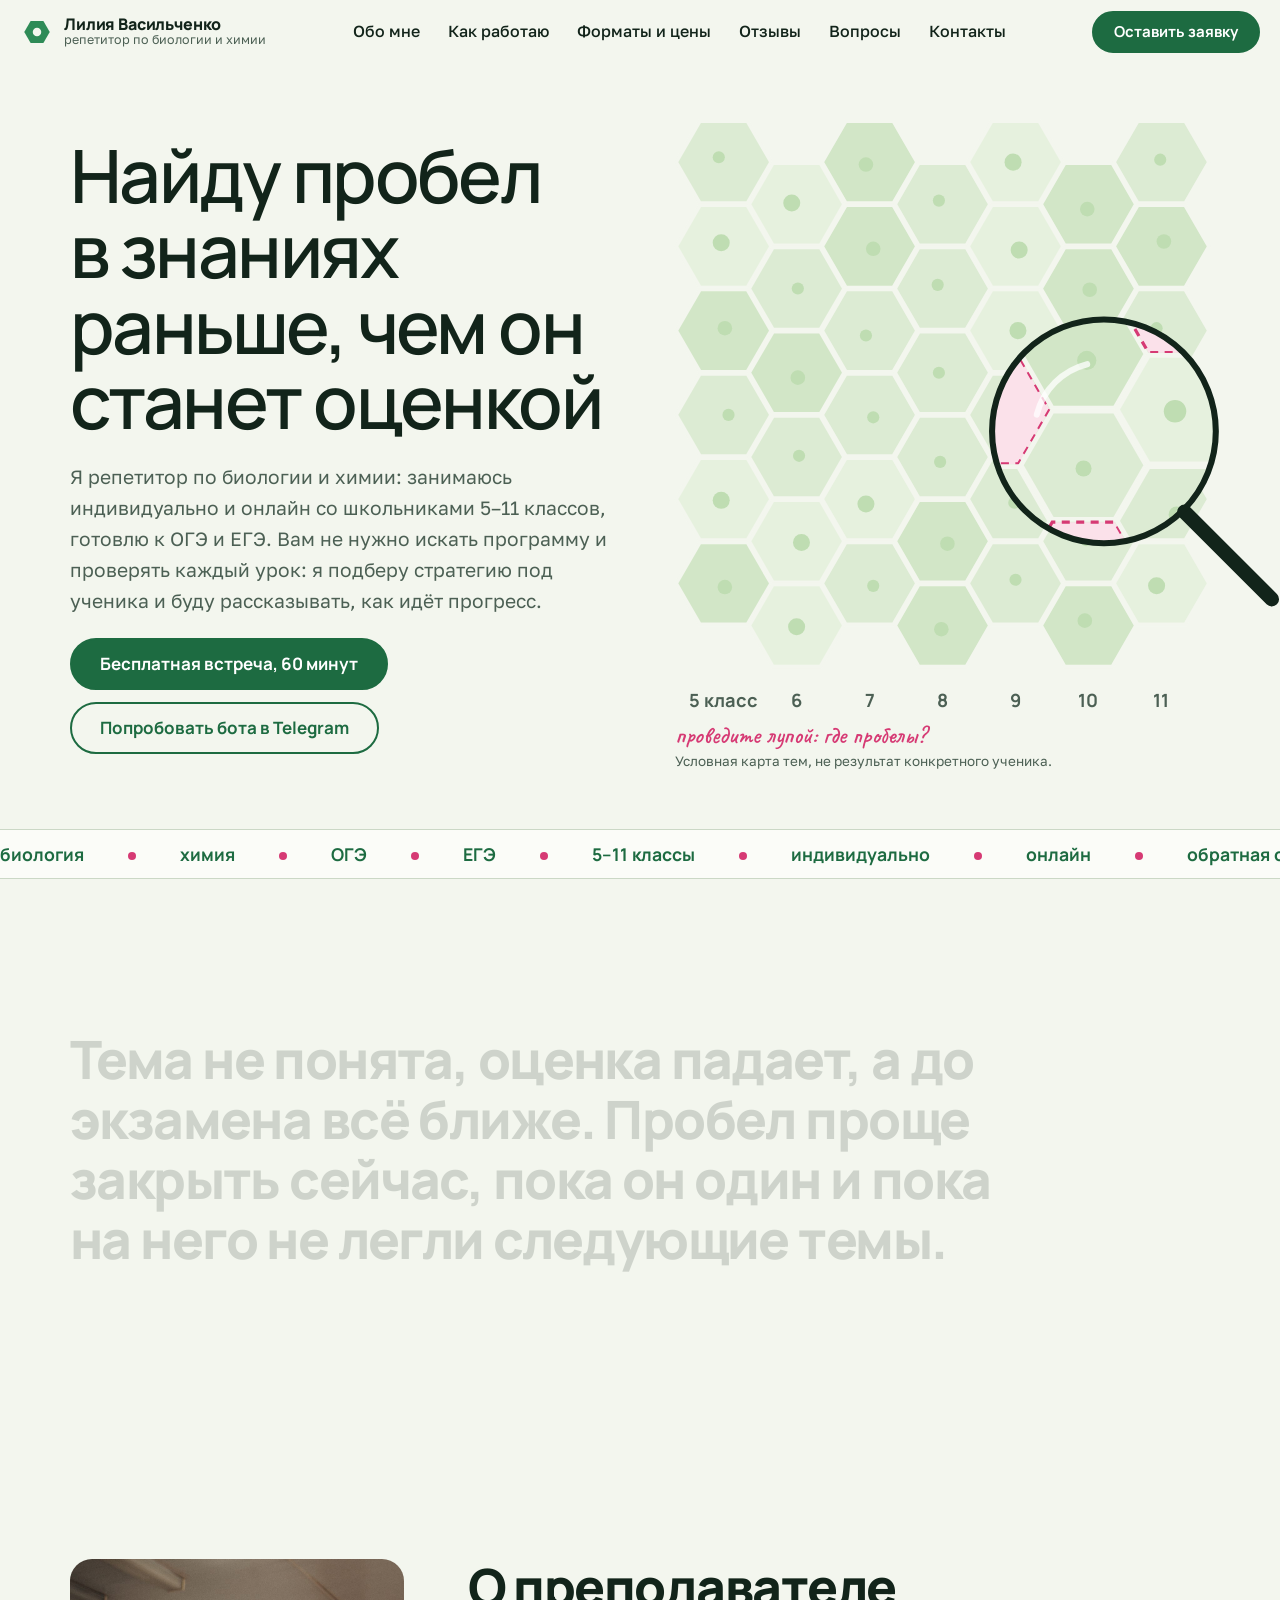
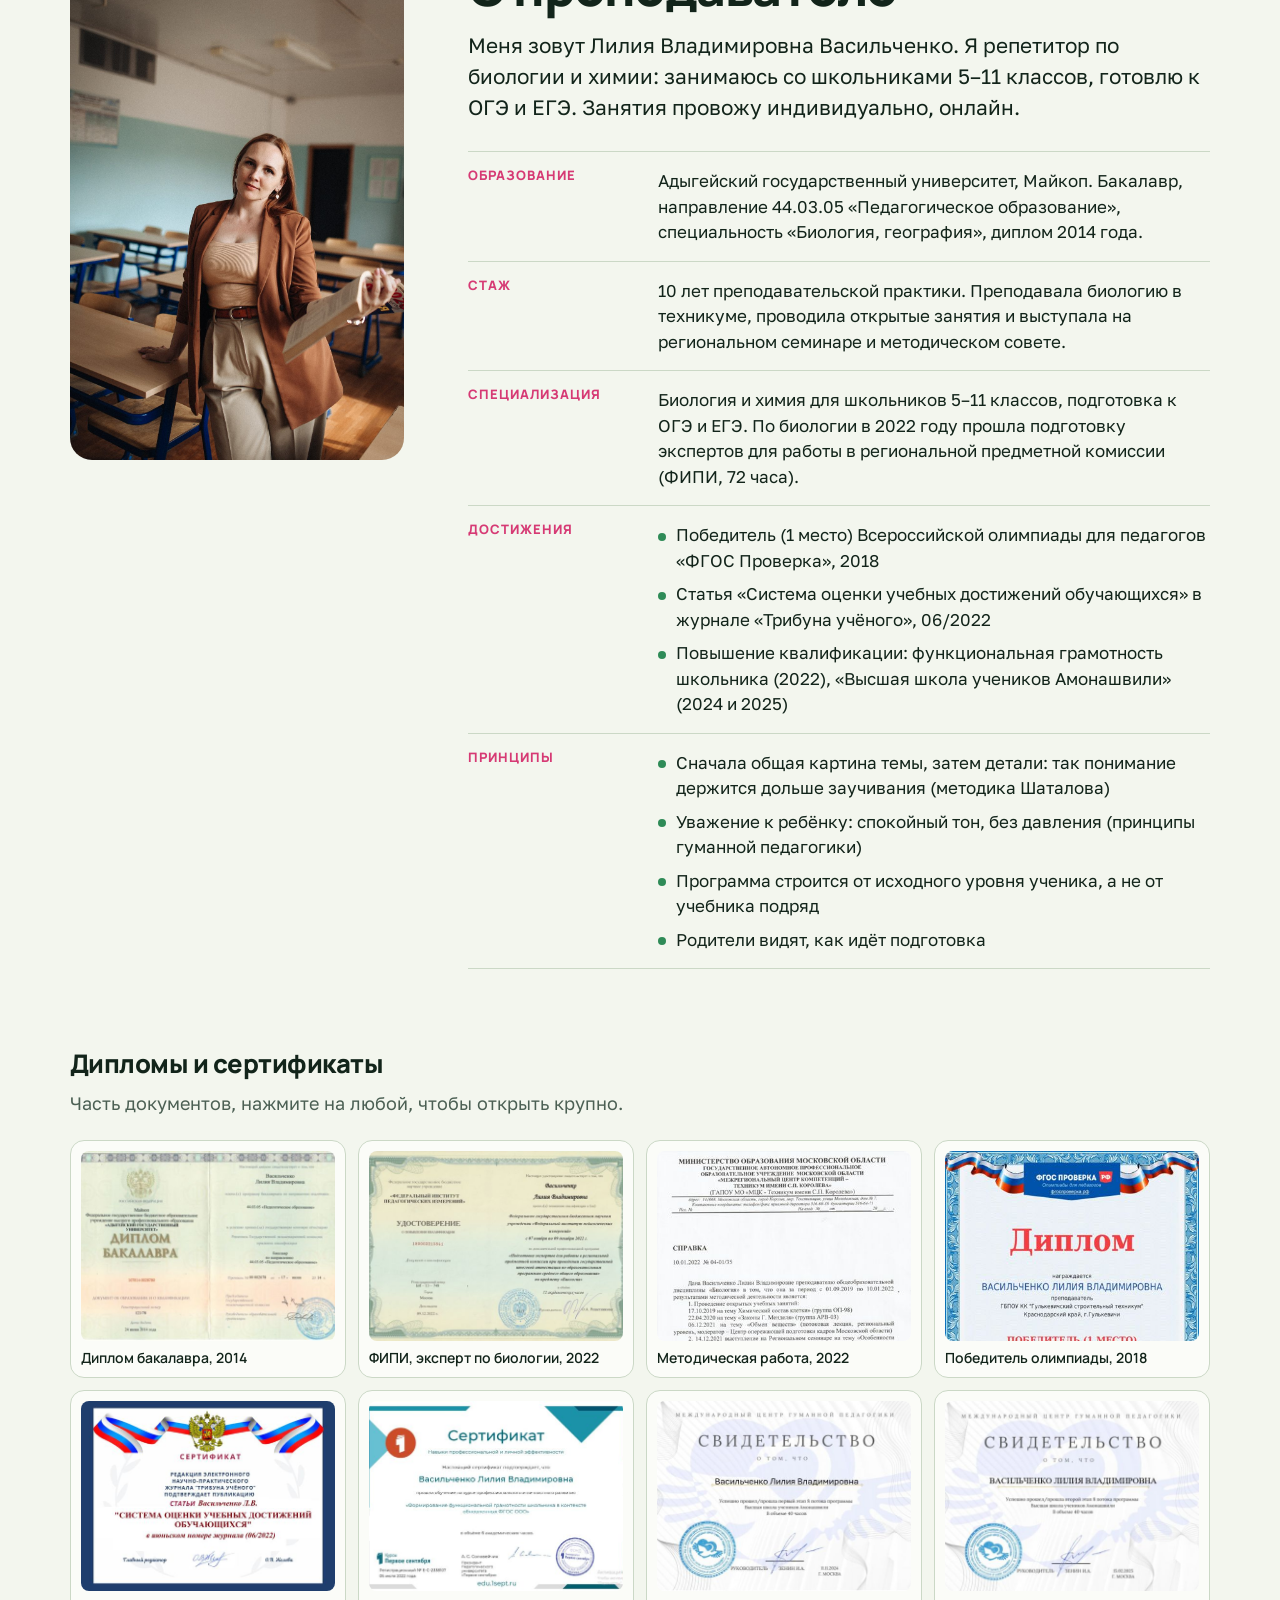
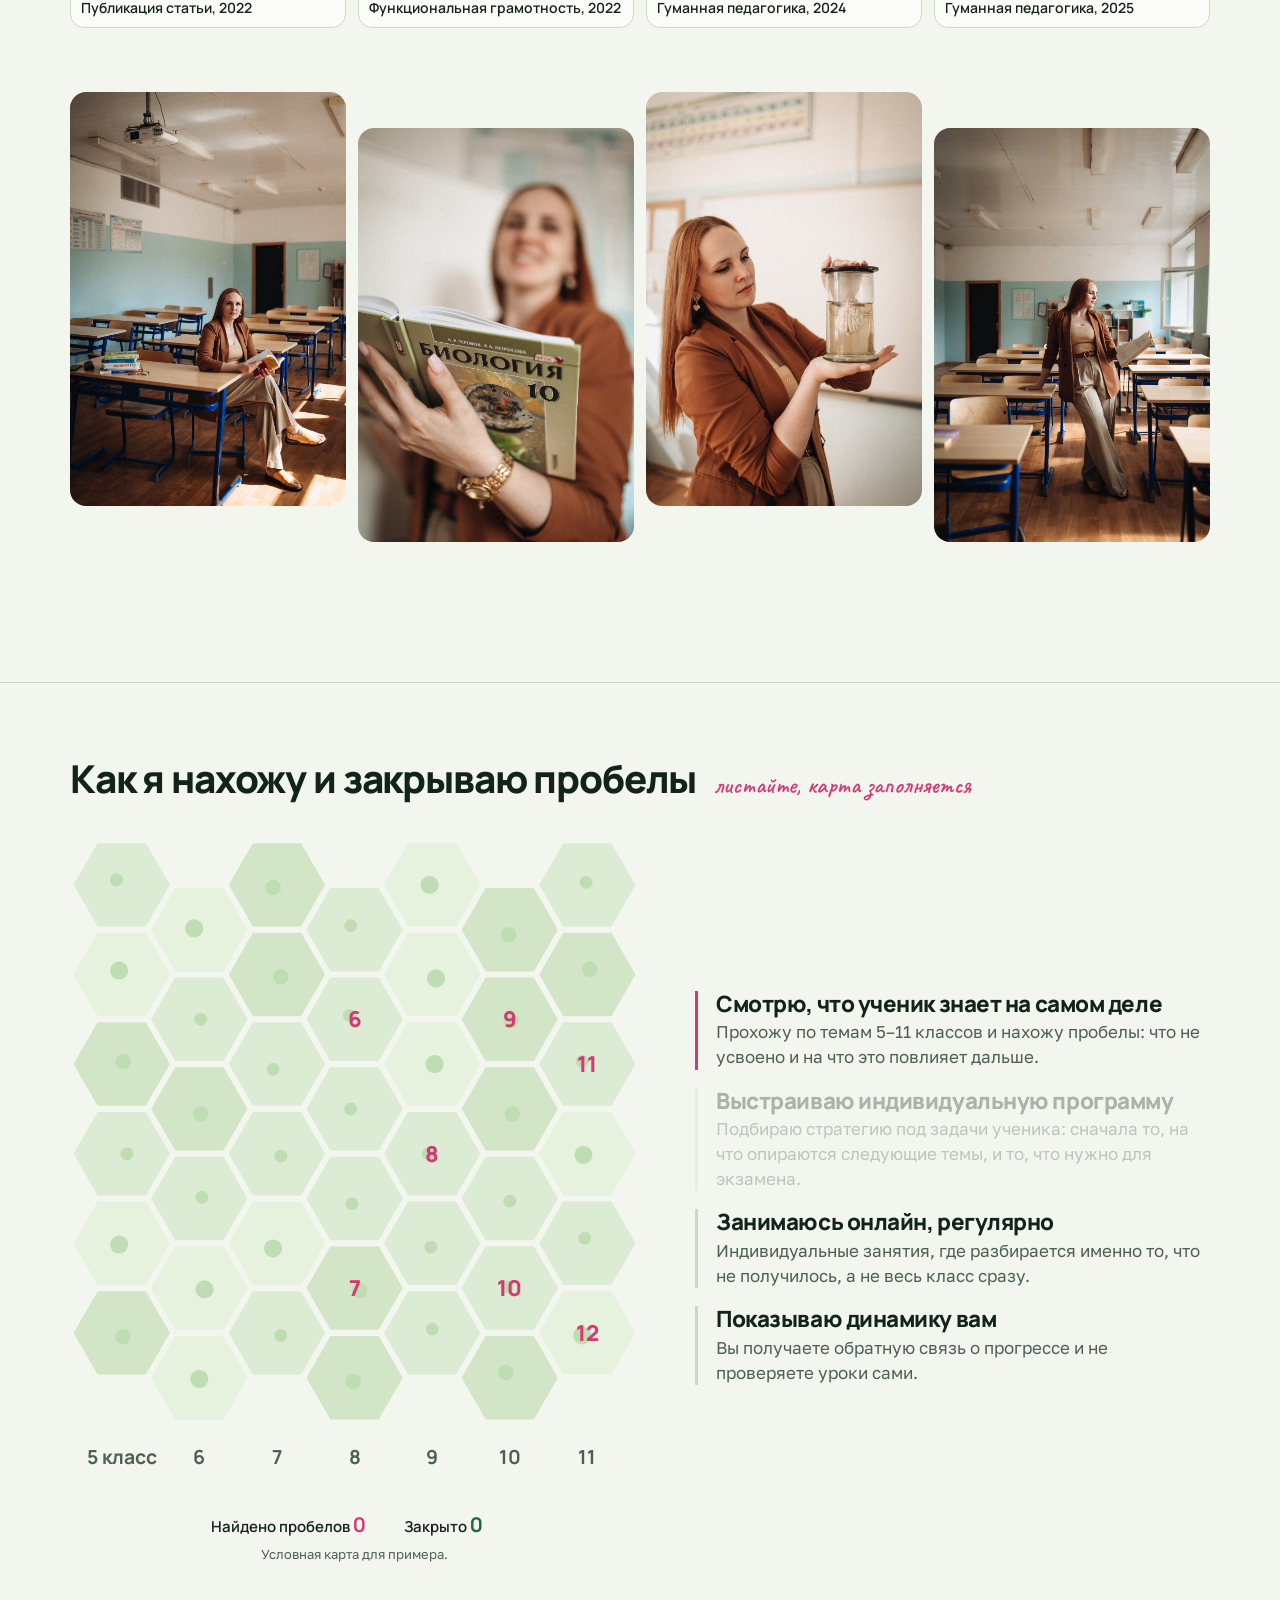
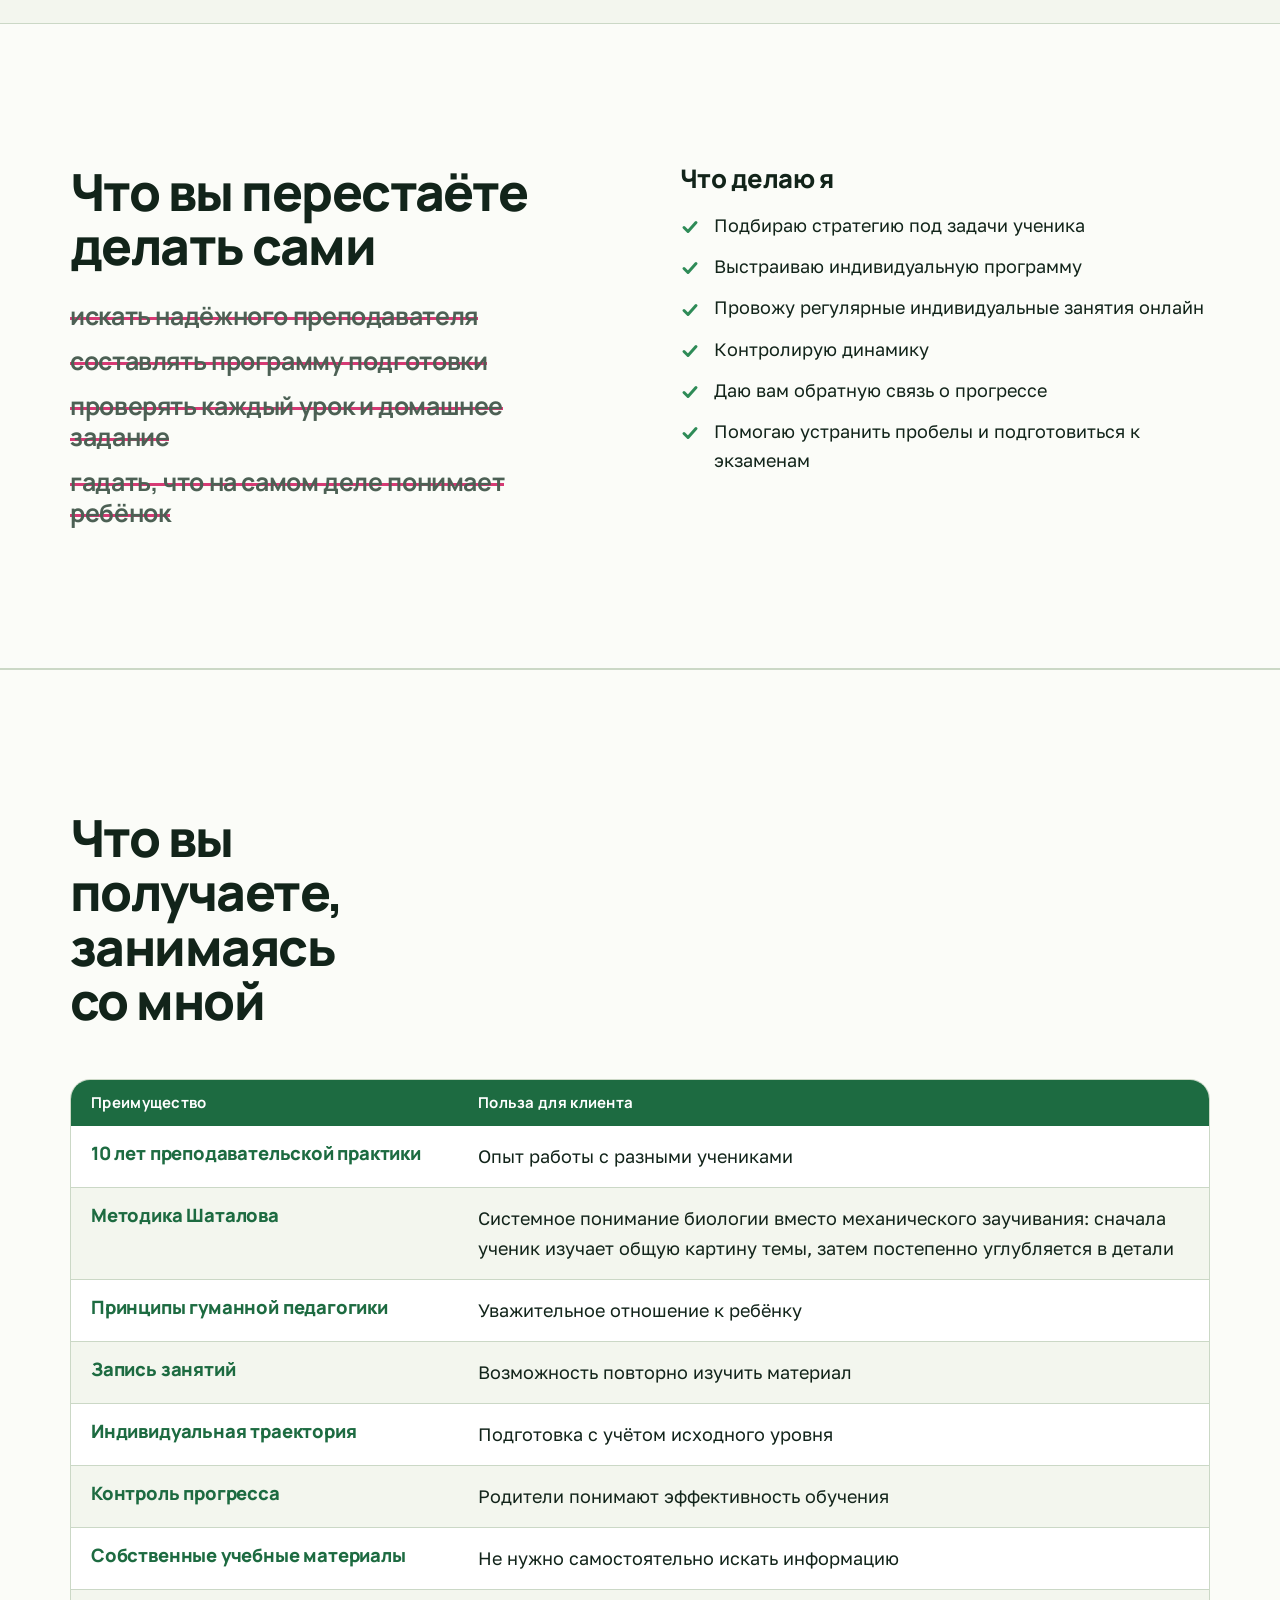
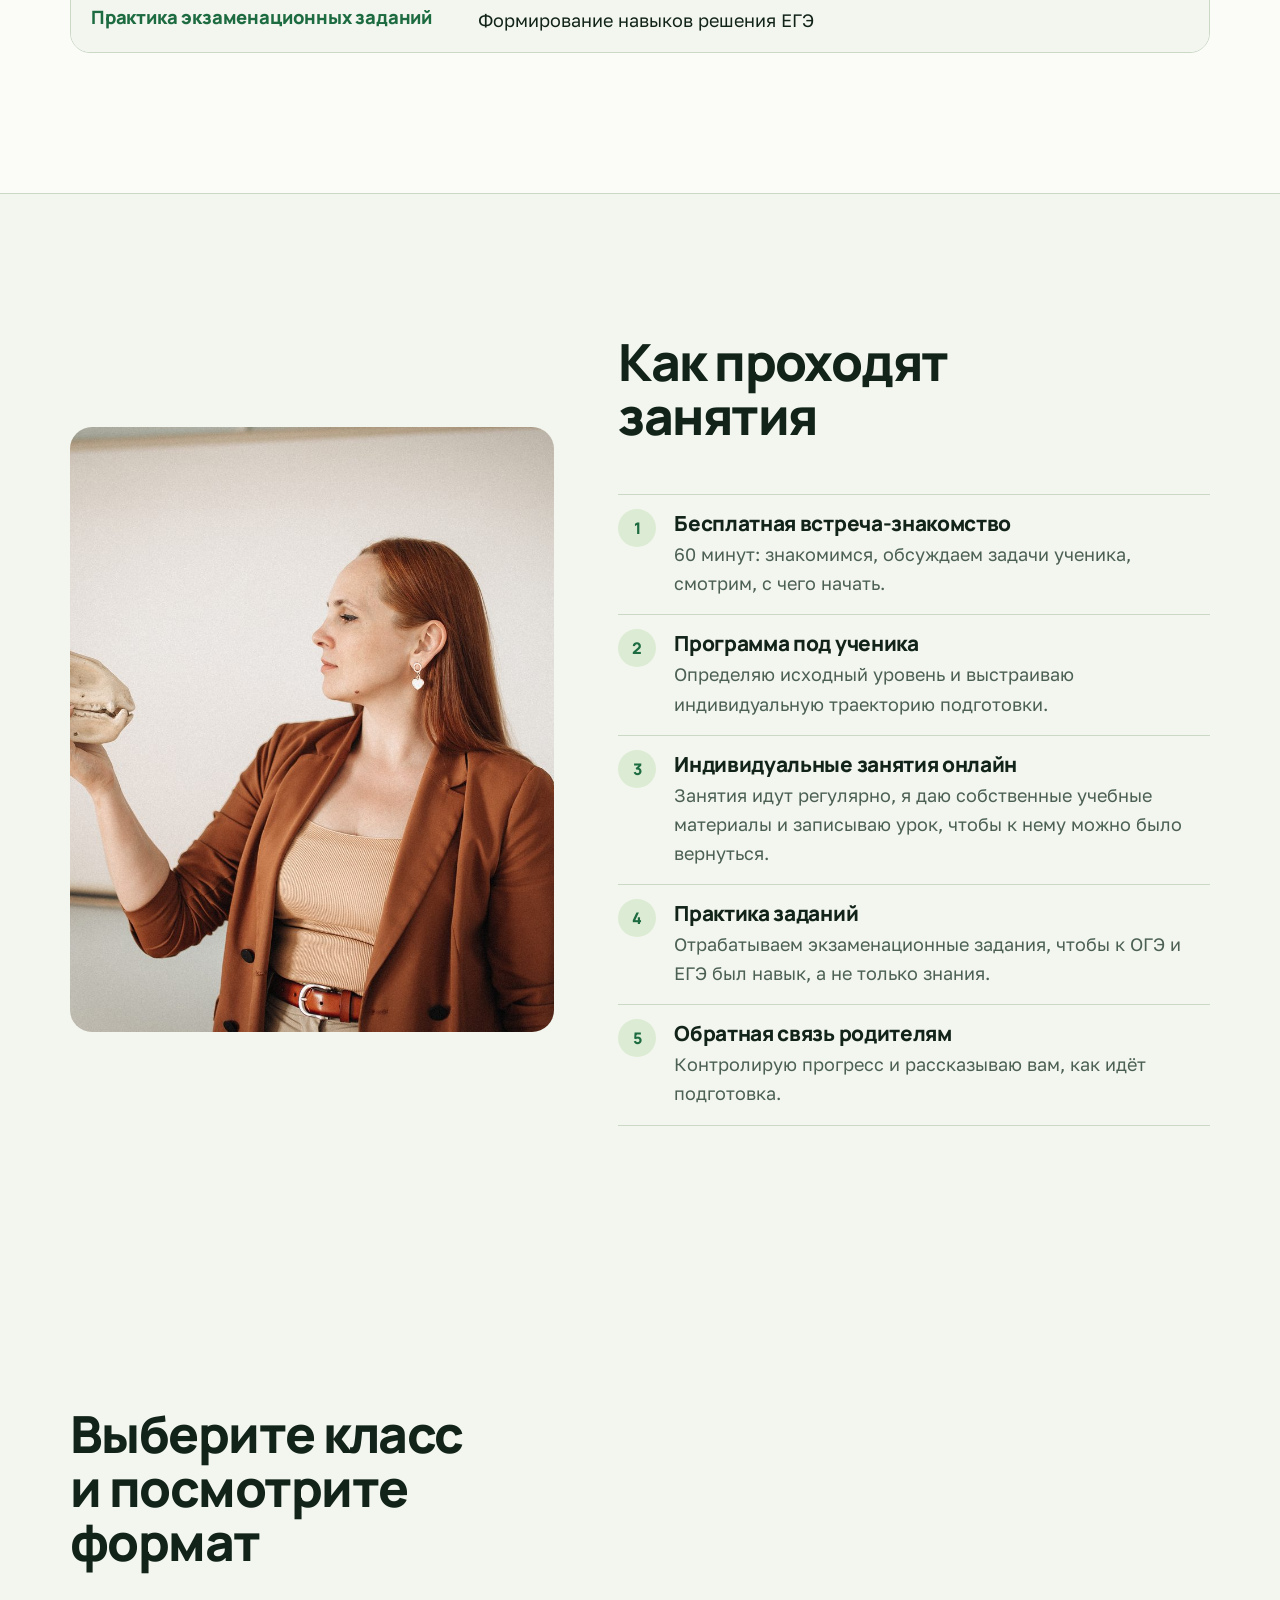
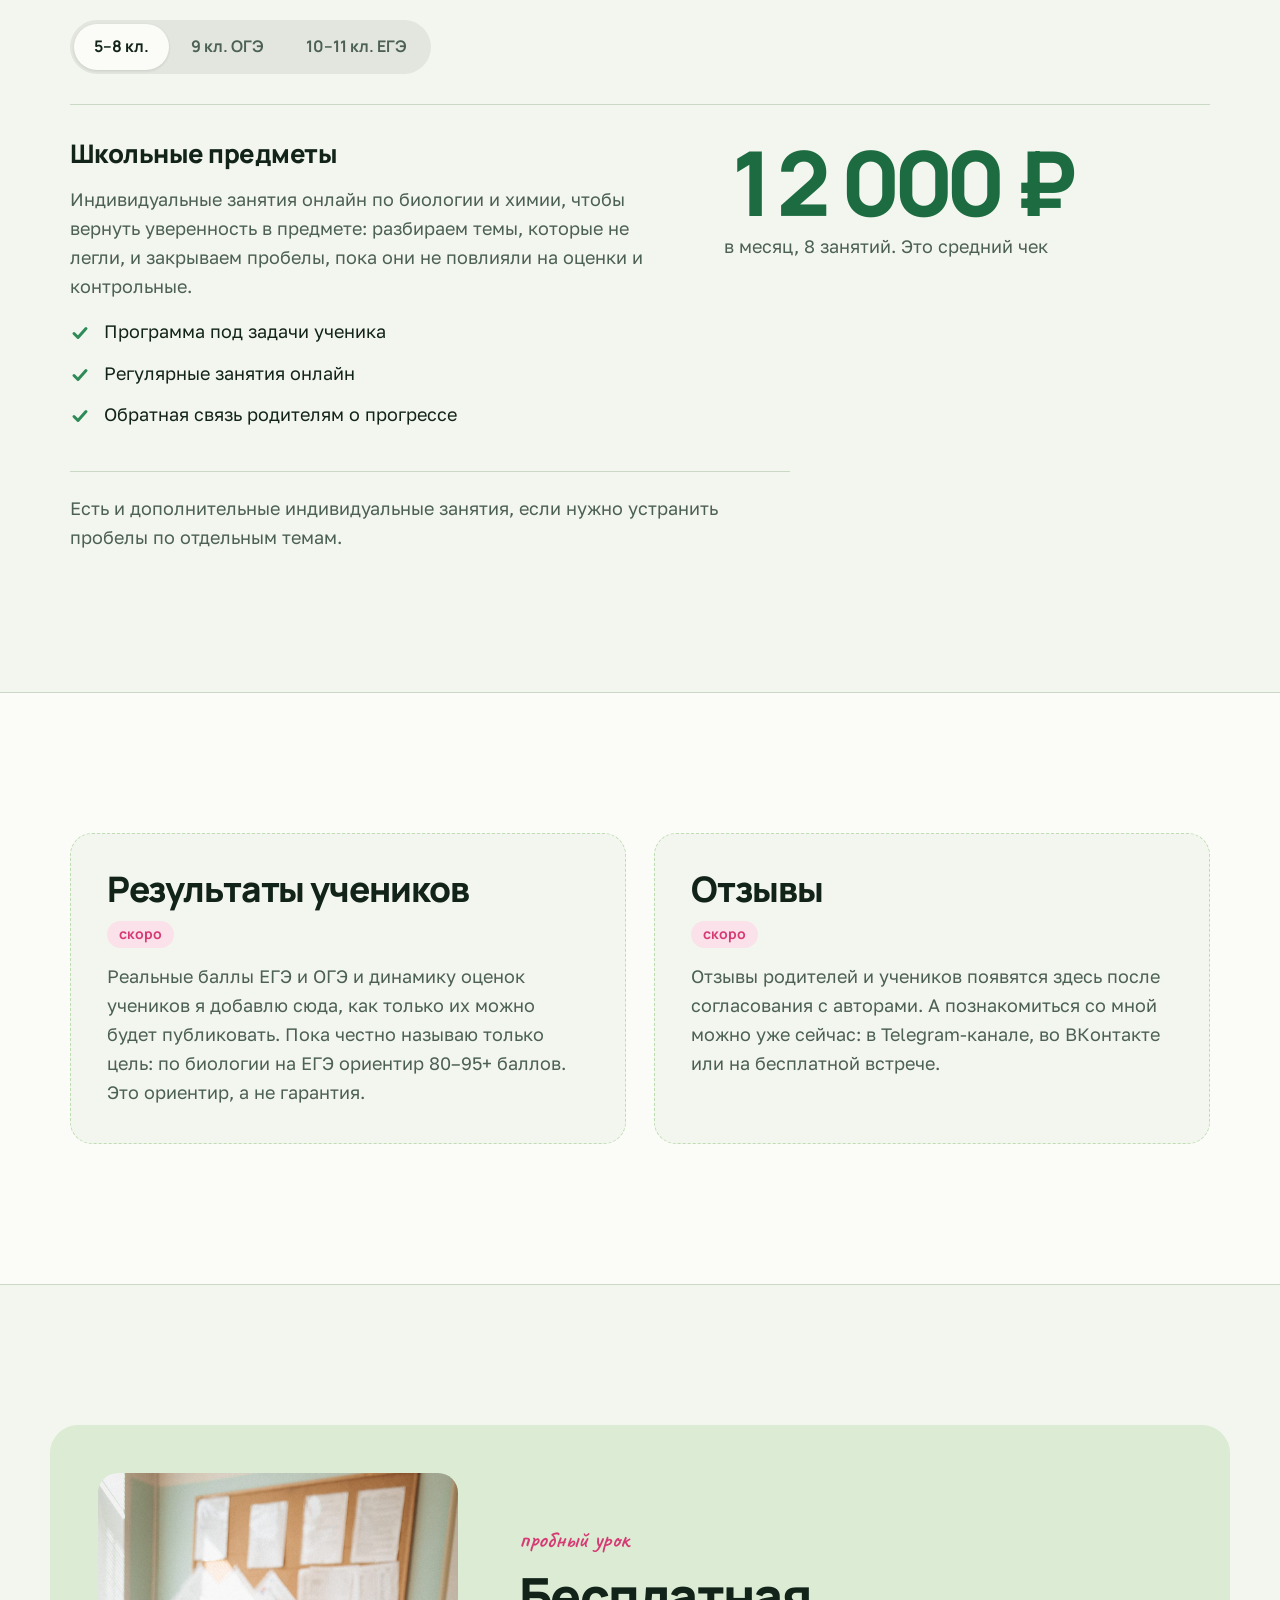
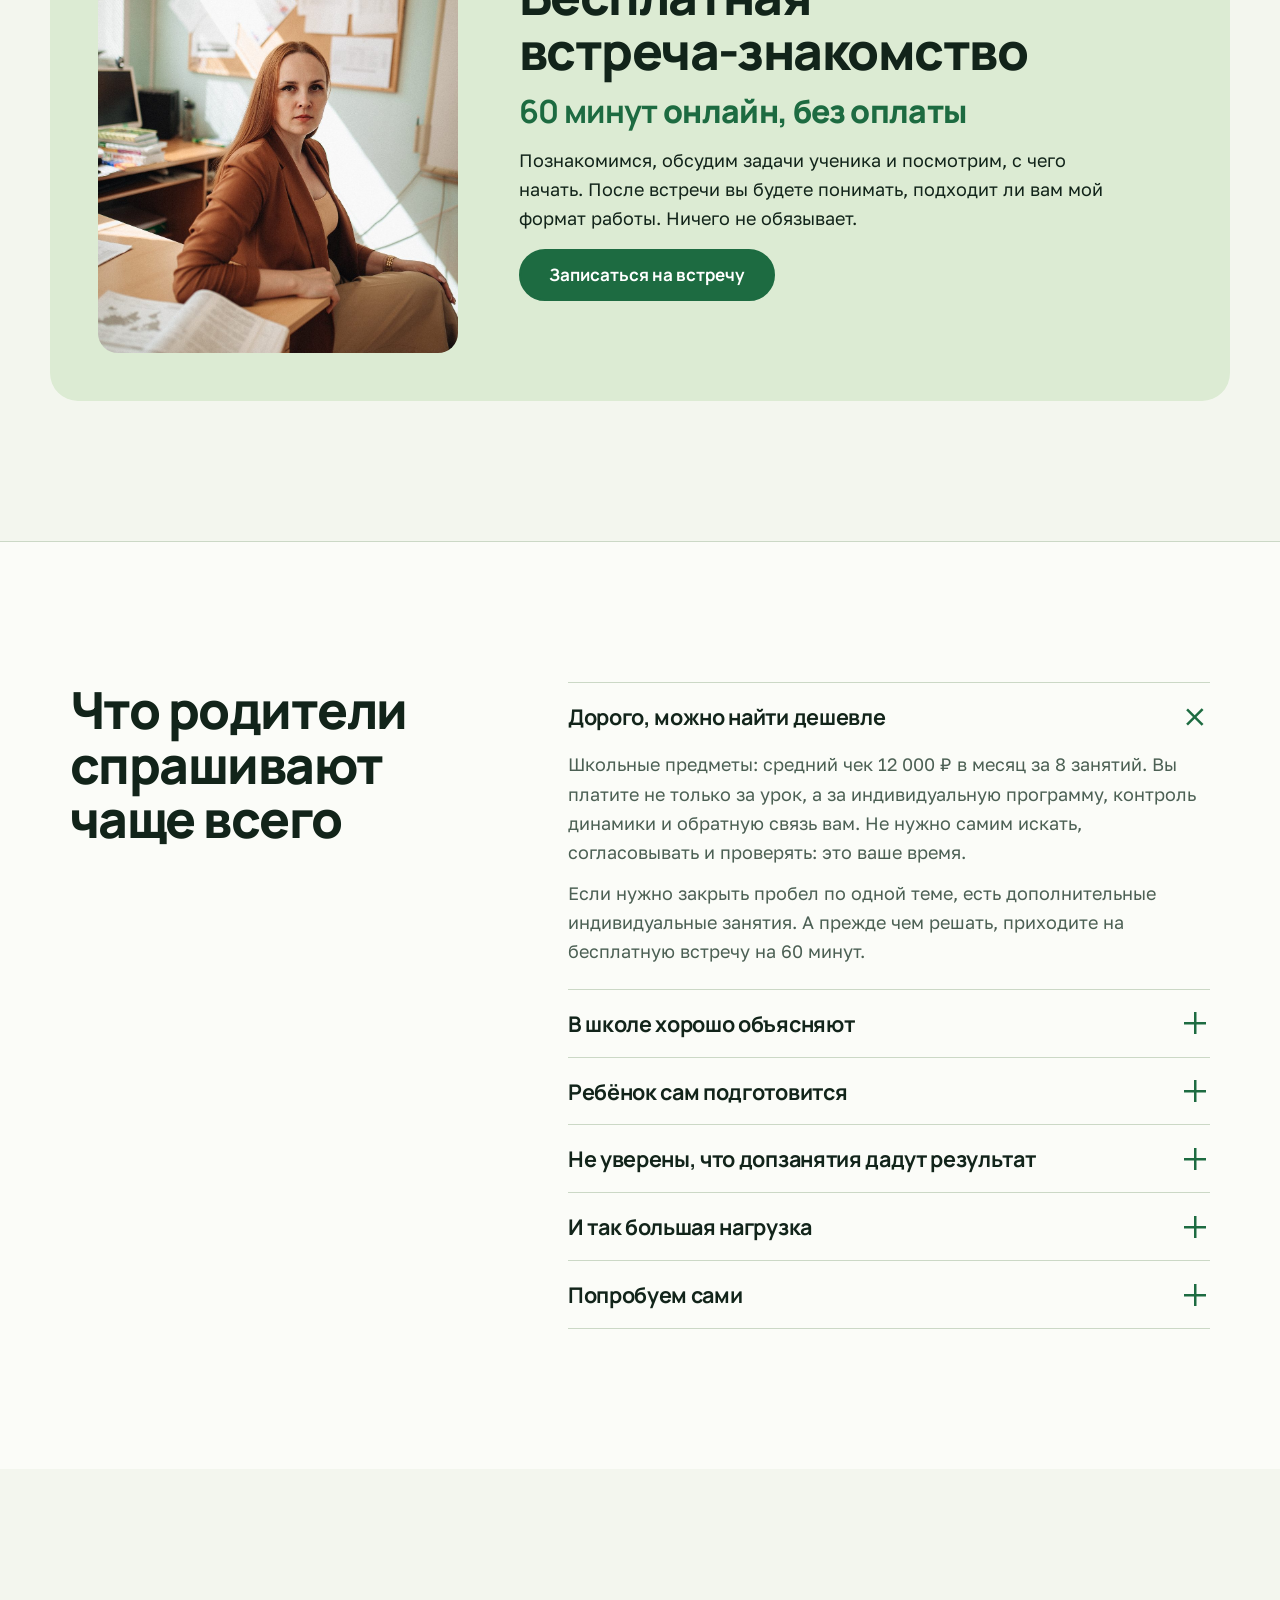
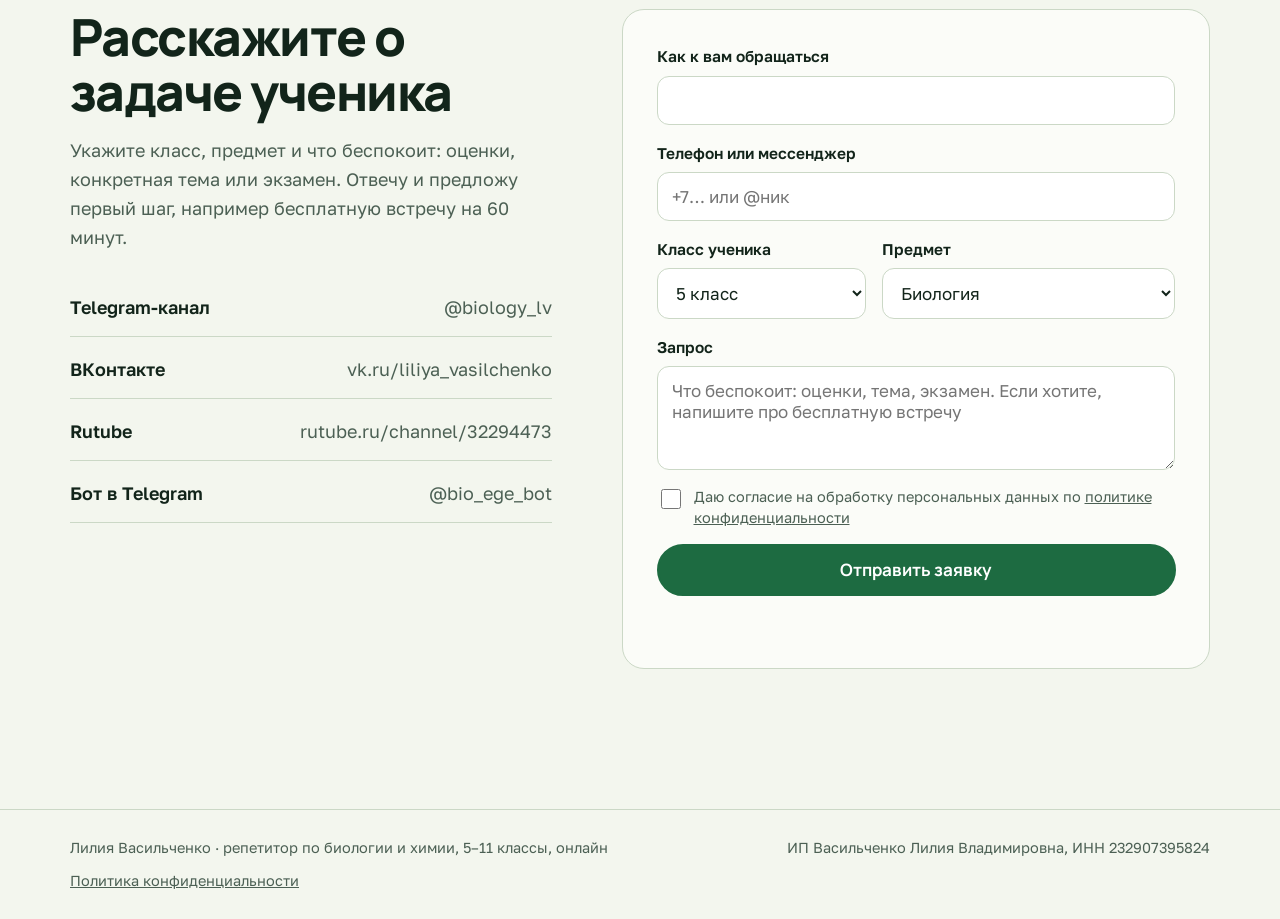
==== commit 145a886b: "Правки клиентки 26.11: первое лицо, химия, О преподавателе, таблица, занятия, встреча, ИП/ИНН, Rutub" ====
--- a/index.html
+++ b/index.html
@@ -3,11 +3,12 @@
 <head>
 <meta charset="utf-8">
 <meta name="viewport" content="width=device-width, initial-scale=1">
-<title>Лилия Васильченко: репетитор по биологии, ОГЭ и ЕГЭ онлайн</title>
-<meta name="description" content="Индивидуальные онлайн-занятия для школьников 5–11 классов: биология, подготовка к ОГЭ и ЕГЭ. Находим пробелы в знаниях, выстраиваем программу и рассказываем родителям о прогрессе.">
+<title>Лилия Васильченко: репетитор по биологии и химии, ОГЭ и ЕГЭ онлайн</title>
+<meta name="description" content="Индивидуальные онлайн-занятия для школьников 5–11 классов: биология, химия, подготовка к ОГЭ и ЕГЭ. Нахожу пробелы в знаниях, выстраиваю программу и рассказываю родителям о прогрессе. Бесплатная встреча-знакомство 60 минут.">
 <meta property="og:type" content="website">
-<meta property="og:title" content="Найдём пробел в знаниях раньше, чем он станет оценкой">
-<meta property="og:description" content="Репетитор Лилия Васильченко: биология, ОГЭ и ЕГЭ, индивидуально и онлайн, 5–11 классы.">
+<meta property="og:title" content="Найду пробел в знаниях раньше, чем он станет оценкой">
+<meta property="og:description" content="Репетитор Лилия Васильченко: биология и химия, ОГЭ и ЕГЭ, индивидуально и онлайн, 5–11 классы. Бесплатная встреча-знакомство 60 минут.">
+<meta property="og:image" content="https://murzzsite.github.io/liliya-vasilchenko/img/lv-teach.jpg">
 <meta name="theme-color" content="#F3F6EE">
 <link rel="icon" type="image/svg+xml" href="favicon.svg">
 <link rel="preconnect" href="https://fonts.googleapis.com">
@@ -24,11 +25,13 @@
 <header class="bar" id="bar">
   <a class="logo" href="#top" aria-label="Лилия Васильченко, репетитор, наверх">
     <svg class="logo__mark" viewBox="0 0 64 64" aria-hidden="true"><polygon points="56,32 44,52.8 20,52.8 8,32 20,11.2 44,11.2" fill="#2E8B57"/><circle cx="32" cy="32" r="8" fill="#F3F6EE"/></svg>
-    <span class="logo__t"><b>Лилия Васильченко</b><small>репетитор, 5–11 классы</small></span>
+    <span class="logo__t"><b>Лилия Васильченко</b><small>репетитор по биологии и химии</small></span>
   </a>
   <nav class="nav" aria-label="Разделы">
-    <a href="#map" data-roll>Как работаем</a>
+    <a href="#about" data-roll>Обо мне</a>
+    <a href="#map" data-roll>Как работаю</a>
     <a href="#formats" data-roll>Форматы и цены</a>
+    <a href="#reviews" data-roll>Отзывы</a>
     <a href="#faq" data-roll>Вопросы</a>
     <a href="#form" data-roll>Контакты</a>
   </nav>
@@ -39,10 +42,10 @@
 <section class="hero" id="top">
   <div class="wrap hero__grid">
     <div class="hero__txt">
-      <h1 data-wave data-wave-min="560" data-wave-max="800" data-wave-radius="200">Найдём пробел в знаниях раньше, чем он станет оценкой</h1>
-      <p class="hero__sub">Индивидуальные онлайн-занятия для школьников 5–11 классов: биология, подготовка к ОГЭ и ЕГЭ. Вам не нужно искать программу и проверять каждый урок: подбираем стратегию под ученика и рассказываем, как идёт прогресс.</p>
+      <h1 data-wave data-wave-min="560" data-wave-max="800" data-wave-radius="200">Найду пробел в знаниях раньше, чем он станет оценкой</h1>
+      <p class="hero__sub">Я репетитор по биологии и химии: занимаюсь индивидуально и онлайн со школьниками 5–11 классов, готовлю к ОГЭ и ЕГЭ. Вам не нужно искать программу и проверять каждый урок: я подберу стратегию под ученика и буду рассказывать, как идёт прогресс.</p>
       <div class="hero__cta">
-        <a class="btn" href="#form" data-magnetic>Оставить заявку</a>
+        <a class="btn" href="#trial" data-magnetic>Бесплатная встреча, 60 минут</a>
         <a class="btn btn--ghost" href="https://t.me/bio_ege_bot" target="_blank" rel="noopener" data-magnetic>Попробовать бота в Telegram</a>
       </div>
     </div>
@@ -52,12 +55,66 @@
       <figcaption><span class="hand">проведите лупой: где пробелы?</span><small>Условная карта тем, не результат конкретного ученика.</small></figcaption>
     </figure>
   </div>
-  <div class="ticker" aria-hidden="true"><div class="ticker__t"><span>биология</span><span>ОГЭ</span><span>ЕГЭ</span><span>5–11 классы</span><span>индивидуально</span><span>онлайн</span><span>обратная связь родителям</span><span>биология</span><span>ОГЭ</span><span>ЕГЭ</span><span>5–11 классы</span><span>индивидуально</span><span>онлайн</span><span>обратная связь родителям</span></div></div>
+  <div class="ticker" aria-hidden="true"><div class="ticker__t"><span>биология</span><span>химия</span><span>ОГЭ</span><span>ЕГЭ</span><span>5–11 классы</span><span>индивидуально</span><span>онлайн</span><span>обратная связь родителям</span><span>биология</span><span>химия</span><span>ОГЭ</span><span>ЕГЭ</span><span>5–11 классы</span><span>индивидуально</span><span>онлайн</span><span>обратная связь родителям</span></div></div>
 </section>
 
 <section class="manifest" aria-label="Почему пробелы важно закрывать вовремя">
   <div class="wrap">
     <p class="manifest__p" id="manifest">Тема не понята, оценка падает, а до экзамена всё ближе. Пробел проще закрыть сейчас, пока он один и пока на него не легли следующие темы.</p>
+  </div>
+</section>
+
+<section class="sec about" id="about" aria-labelledby="aboutH">
+  <div class="wrap about__grid">
+    <figure class="about__ph" data-reveal>
+      <img src="img/lv-teach.jpg" width="1067" height="1600" alt="Лилия Васильченко, репетитор по биологии, в учебном кабинете с листом в руке" loading="lazy" decoding="async">
+    </figure>
+    <div class="about__txt">
+      <div data-reveal>
+        <h2 id="aboutH">О преподавателе</h2>
+        <p class="about__lead">Меня зовут Лилия Владимировна Васильченко. Я репетитор по биологии и химии: занимаюсь со школьниками 5–11 классов, готовлю к ОГЭ и ЕГЭ. Занятия провожу индивидуально, онлайн.</p>
+      </div>
+      <dl class="facts" data-stagger>
+        <div><dt>Образование</dt><dd>Адыгейский государственный университет, Майкоп. Бакалавр, направление 44.03.05 «Педагогическое образование», специальность «Биология, география», диплом 2014 года.</dd></div>
+        <div><dt>Стаж</dt><dd>10 лет преподавательской практики. Преподавала биологию в техникуме, проводила открытые занятия и выступала на региональном семинаре и методическом совете.</dd></div>
+        <div><dt>Специализация</dt><dd>Биология и химия для школьников 5–11 классов, подготовка к ОГЭ и ЕГЭ. По биологии в 2022 году прошла подготовку экспертов для работы в региональной предметной комиссии (ФИПИ, 72 часа).</dd></div>
+        <div><dt>Достижения</dt><dd>
+          <ul class="mini">
+            <li>Победитель (1 место) Всероссийской олимпиады для педагогов «ФГОС Проверка», 2018</li>
+            <li>Статья «Система оценки учебных достижений обучающихся» в журнале «Трибуна учёного», 06/2022</li>
+            <li>Повышение квалификации: функциональная грамотность школьника (2022), «Высшая школа учеников Амонашвили» (2024 и 2025)</li>
+          </ul>
+        </dd></div>
+        <div><dt>Принципы</dt><dd>
+          <ul class="mini">
+            <li>Сначала общая картина темы, затем детали: так понимание держится дольше заучивания (методика Шаталова)</li>
+            <li>Уважение к ребёнку: спокойный тон, без давления (принципы гуманной педагогики)</li>
+            <li>Программа строится от исходного уровня ученика, а не от учебника подряд</li>
+            <li>Родители видят, как идёт подготовка</li>
+          </ul>
+        </dd></div>
+      </dl>
+    </div>
+  </div>
+  <div class="wrap docs" data-reveal>
+    <h3>Дипломы и сертификаты</h3>
+    <p class="docs__lead">Часть документов, нажмите на любой, чтобы открыть крупно.</p>
+    <ul class="docs__grid" id="docs">
+      <li><button type="button" data-full="img/doc-diplom.jpg" data-cap="Диплом бакалавра, Адыгейский государственный университет, 2014"><img src="img/doc-diplom-s.jpg" width="560" height="394" alt="Диплом бакалавра, 2014" loading="lazy" decoding="async"><span>Диплом бакалавра, 2014</span></button></li>
+      <li><button type="button" data-full="img/doc-fipi.jpg" data-cap="Удостоверение ФИПИ: подготовка экспертов по биологии, 2022"><img src="img/doc-fipi-s.jpg" width="560" height="396" alt="Удостоверение ФИПИ, 2022" loading="lazy" decoding="async"><span>ФИПИ, эксперт по биологии, 2022</span></button></li>
+      <li><button type="button" data-full="img/doc-spravka.jpg" data-cap="Справка о методической деятельности, 2022"><img src="img/doc-spravka-s.jpg" width="395" height="560" alt="Справка о методической деятельности, 2022" loading="lazy" decoding="async"><span>Методическая работа, 2022</span></button></li>
+      <li><button type="button" data-full="img/doc-olimpiada.jpg" data-cap="Диплом победителя олимпиады «ФГОС Проверка», 2018"><img src="img/doc-olimpiada-s.jpg" width="396" height="560" alt="Диплом победителя олимпиады, 2018" loading="lazy" decoding="async"><span>Победитель олимпиады, 2018</span></button></li>
+      <li><button type="button" data-full="img/doc-statya.jpg" data-cap="Сертификат о публикации статьи в журнале «Трибуна учёного», 2022"><img src="img/doc-statya-s.jpg" width="560" height="397" alt="Сертификат о публикации статьи, 2022" loading="lazy" decoding="async"><span>Публикация статьи, 2022</span></button></li>
+      <li><button type="button" data-full="img/doc-funkgram.jpg" data-cap="Сертификат «Первого сентября»: функциональная грамотность школьника, 2022"><img src="img/doc-funkgram-s.jpg" width="560" height="387" alt="Сертификат о курсе по функциональной грамотности, 2022" loading="lazy" decoding="async"><span>Функциональная грамотность, 2022</span></button></li>
+      <li><button type="button" data-full="img/doc-gumane.jpg" data-cap="Свидетельство: Высшая школа учеников Амонашвили, первый этап, 2024"><img src="img/doc-gumane-s.jpg" width="560" height="399" alt="Свидетельство о гуманной педагогике, 2024" loading="lazy" decoding="async"><span>Гуманная педагогика, 2024</span></button></li>
+      <li><button type="button" data-full="img/doc-amonashvili.jpg" data-cap="Свидетельство: Высшая школа учеников Амонашвили, второй этап, 2025"><img src="img/doc-amonashvili-s.jpg" width="560" height="392" alt="Свидетельство о гуманной педагогике, 2025" loading="lazy" decoding="async"><span>Гуманная педагогика, 2025</span></button></li>
+    </ul>
+  </div>
+  <div class="wrap strip" data-reveal>
+    <img src="img/lv-class.jpg" width="1067" height="1600" alt="Лилия Васильченко за партой в классе с учебником" loading="lazy" decoding="async">
+    <img src="img/lv-book.jpg" width="1067" height="1600" alt="Учебник «Биология» для 10 класса в руках преподавателя" loading="lazy" decoding="async">
+    <img src="img/lv-flask.jpg" width="1067" height="1600" alt="Лилия Васильченко держит колбу с биологическим препаратом" loading="lazy" decoding="async">
+    <img src="img/lv-walk.jpg" width="1067" height="1600" alt="Лилия Васильченко идёт по классу с учебником" loading="lazy" decoding="async">
   </div>
 </section>
 
@@ -65,7 +122,7 @@
   <div class="scene__pin">
     <div class="wrap scene__in">
       <div class="scene__head">
-        <h2 id="sceneH">Как мы находим и закрываем пробелы</h2>
+        <h2 id="sceneH">Как я нахожу и закрываю пробелы</h2>
         <p class="hand">листайте, карта заполняется</p>
       </div>
       <div class="scene__map">
@@ -77,10 +134,10 @@
         <small class="scene__note">Условная карта для примера.</small>
       </div>
       <ol class="steps" id="steps">
-        <li class="on"><b>Смотрим, что ученик знает на самом деле</b><small>Проходим по темам 5–11 классов и находим пробелы: что не усвоено и на что это повлияет дальше.</small></li>
-        <li><b>Выстраиваем индивидуальную программу</b><small>Подбираем стратегию под задачи ученика: сначала то, на что опираются следующие темы, и то, что нужно для экзамена.</small></li>
-        <li><b>Занимаемся онлайн, регулярно</b><small>Индивидуальные занятия, где разбирается именно то, что не получилось, а не весь класс сразу.</small></li>
-        <li><b>Показываем динамику вам</b><small>Вы получаете обратную связь о прогрессе и не проверяете уроки сами.</small></li>
+        <li class="on"><b>Смотрю, что ученик знает на самом деле</b><small>Прохожу по темам 5–11 классов и нахожу пробелы: что не усвоено и на что это повлияет дальше.</small></li>
+        <li><b>Выстраиваю индивидуальную программу</b><small>Подбираю стратегию под задачи ученика: сначала то, на что опираются следующие темы, и то, что нужно для экзамена.</small></li>
+        <li><b>Занимаюсь онлайн, регулярно</b><small>Индивидуальные занятия, где разбирается именно то, что не получилось, а не весь класс сразу.</small></li>
+        <li><b>Показываю динамику вам</b><small>Вы получаете обратную связь о прогрессе и не проверяете уроки сами.</small></li>
       </ol>
     </div>
   </div>
@@ -98,15 +155,59 @@
       </ul>
     </div>
     <div class="instead" data-reveal>
-      <h3>Что делаем мы</h3>
+      <h3>Что делаю я</h3>
       <ul class="ticks" data-stagger>
-        <li>Подбираем стратегию под задачи ученика</li>
-        <li>Выстраиваем индивидуальную программу</li>
-        <li>Проводим регулярные индивидуальные занятия онлайн</li>
-        <li>Контролируем динамику</li>
-        <li>Даём вам обратную связь о прогрессе</li>
-        <li>Помогаем устранить пробелы и подготовиться к экзаменам</li>
+        <li>Подбираю стратегию под задачи ученика</li>
+        <li>Выстраиваю индивидуальную программу</li>
+        <li>Провожу регулярные индивидуальные занятия онлайн</li>
+        <li>Контролирую динамику</li>
+        <li>Даю вам обратную связь о прогрессе</li>
+        <li>Помогаю устранить пробелы и подготовиться к экзаменам</li>
       </ul>
+    </div>
+  </div>
+</section>
+
+<section class="sec adv" id="adv" aria-labelledby="advH">
+  <div class="wrap">
+    <div class="sec__head" data-reveal>
+      <h2 id="advH">Что вы получаете, занимаясь со мной</h2>
+    </div>
+    <div class="tbl" data-reveal>
+      <table>
+        <caption class="sr">Преимущества и польза для клиента</caption>
+        <thead><tr><th scope="col">Преимущество</th><th scope="col">Польза для клиента</th></tr></thead>
+        <tbody>
+          <tr><th scope="row">10 лет преподавательской практики</th><td>Опыт работы с разными учениками</td></tr>
+          <tr><th scope="row">Методика Шаталова</th><td>Системное понимание биологии вместо механического заучивания: сначала ученик изучает общую картину темы, затем постепенно углубляется в детали</td></tr>
+          <tr><th scope="row">Принципы гуманной педагогики</th><td>Уважительное отношение к ребёнку</td></tr>
+          <tr><th scope="row">Запись занятий</th><td>Возможность повторно изучить материал</td></tr>
+          <tr><th scope="row">Индивидуальная траектория</th><td>Подготовка с учётом исходного уровня</td></tr>
+          <tr><th scope="row">Контроль прогресса</th><td>Родители понимают эффективность обучения</td></tr>
+          <tr><th scope="row">Собственные учебные материалы</th><td>Не нужно самостоятельно искать информацию</td></tr>
+          <tr><th scope="row">Практика экзаменационных заданий</th><td>Формирование навыков решения ЕГЭ</td></tr>
+        </tbody>
+      </table>
+    </div>
+  </div>
+</section>
+
+<section class="sec lessons" id="lessons" aria-labelledby="lessH">
+  <div class="wrap lessons__grid">
+    <figure class="lessons__ph" data-reveal>
+      <img src="img/lv-skull-wide.jpg" width="1600" height="1067" alt="Лилия Васильченко рассматривает череп на уроке биологии" loading="lazy" decoding="async">
+    </figure>
+    <div>
+      <div class="sec__head" data-reveal>
+        <h2 id="lessH">Как проходят занятия</h2>
+      </div>
+      <ol class="flow" data-stagger>
+        <li><b>Бесплатная встреча-знакомство</b><span>60 минут: знакомимся, обсуждаем задачи ученика, смотрим, с чего начать.</span></li>
+        <li><b>Программа под ученика</b><span>Определяю исходный уровень и выстраиваю индивидуальную траекторию подготовки.</span></li>
+        <li><b>Индивидуальные занятия онлайн</b><span>Занятия идут регулярно, я даю собственные учебные материалы и записываю урок, чтобы к нему можно было вернуться.</span></li>
+        <li><b>Практика заданий</b><span>Отрабатываем экзаменационные задания, чтобы к ОГЭ и ЕГЭ был навык, а не только знания.</span></li>
+        <li><b>Обратная связь родителям</b><span>Контролирую прогресс и рассказываю вам, как идёт подготовка.</span></li>
+      </ol>
     </div>
   </div>
 </section>
@@ -125,7 +226,7 @@
       <div class="panel on" id="pan-a" role="tabpanel" aria-labelledby="tab-a">
         <div class="panel__l">
           <h3>Школьные предметы</h3>
-          <p>Индивидуальные занятия онлайн, чтобы вернуть уверенность в предмете: разбираем темы, которые не легли, и закрываем пробелы, пока они не повлияли на оценки и контрольные.</p>
+          <p>Индивидуальные занятия онлайн по биологии и химии, чтобы вернуть уверенность в предмете: разбираем темы, которые не легли, и закрываем пробелы, пока они не повлияли на оценки и контрольные.</p>
           <ul class="ticks">
             <li>Программа под задачи ученика</li>
             <li>Регулярные занятия онлайн</li>
@@ -147,13 +248,13 @@
           </ul>
         </div>
         <div class="panel__r">
-          <div class="price price--txt"><b>Зависит от предмета и количества занятий</b><span>Напишите, какой предмет и сколько времени до экзамена: ответим по стоимости</span></div>
+          <div class="price price--txt"><b>Зависит от предмета и количества занятий</b><span>Напишите, какой предмет и сколько времени до экзамена: отвечу по стоимости</span></div>
         </div>
       </div>
       <div class="panel" id="pan-c" role="tabpanel" aria-labelledby="tab-c" hidden>
         <div class="panel__l">
           <h3>Подготовка к ЕГЭ</h3>
-          <p>Абонемент на подготовку и индивидуальная программа под целевой балл. По биологии ориентир, к которому мы выстраиваем работу, 80–95+ баллов. Это цель, а не гарантия результата.</p>
+          <p>Абонемент на подготовку и индивидуальная программа под целевой балл. По биологии ориентир, к которому я выстраиваю работу, 80–95+ баллов. Это цель, а не гарантия результата.</p>
           <ul class="ticks">
             <li>Абонемент на подготовку</li>
             <li>Устранение пробелов по темам</li>
@@ -161,11 +262,39 @@
           </ul>
         </div>
         <div class="panel__r">
-          <div class="price price--txt"><b>Зависит от предмета и количества занятий</b><span>Напишите, какой предмет и сколько времени до экзамена: ответим по стоимости</span></div>
+          <div class="price price--txt"><b>Зависит от предмета и количества занятий</b><span>Напишите, какой предмет и сколько времени до экзамена: отвечу по стоимости</span></div>
         </div>
       </div>
     </div>
     <p class="formats__note" data-reveal>Есть и дополнительные индивидуальные занятия, если нужно устранить пробелы по отдельным темам.</p>
+  </div>
+</section>
+
+<section class="sec proof" id="results" aria-labelledby="resH">
+  <div class="wrap proof__grid">
+    <div class="card" data-reveal>
+      <h2 id="resH">Результаты учеников</h2>
+      <p class="card__soon">скоро</p>
+      <p>Реальные баллы ЕГЭ и ОГЭ и динамику оценок учеников я добавлю сюда, как только их можно будет публиковать. Пока честно называю только цель: по биологии на ЕГЭ ориентир 80–95+ баллов. Это ориентир, а не гарантия.</p>
+    </div>
+    <div class="card" id="reviews" data-reveal>
+      <h2>Отзывы</h2>
+      <p class="card__soon">скоро</p>
+      <p>Отзывы родителей и учеников появятся здесь после согласования с авторами. А познакомиться со мной можно уже сейчас: в Telegram-канале, во ВКонтакте или на бесплатной встрече.</p>
+    </div>
+  </div>
+</section>
+
+<section class="sec trial" id="trial" aria-labelledby="trialH">
+  <div class="wrap trial__box" data-reveal>
+    <figure class="trial__ph"><img src="img/lv-desk.jpg" width="1067" height="1600" alt="Лилия Васильченко за рабочим столом в кабинете" loading="lazy" decoding="async"></figure>
+    <div class="trial__txt">
+      <p class="hand">пробный урок</p>
+      <h2 id="trialH">Бесплатная встреча-знакомство</h2>
+      <p class="trial__big"><b>60 минут</b> онлайн, без оплаты</p>
+      <p>Познакомимся, обсудим задачи ученика и посмотрим, с чего начать. После встречи вы будете понимать, подходит ли вам мой формат работы. Ничего не обязывает.</p>
+      <a class="btn" href="#form" data-magnetic>Записаться на встречу</a>
+    </div>
   </div>
 </section>
 
@@ -177,7 +306,7 @@
     <div class="faq__list" data-stagger>
       <details open>
         <summary>Дорого, можно найти дешевле</summary>
-        <div class="faq__body"><p>Школьные предметы: средний чек 12 000 ₽ в месяц за 8 занятий. Вы платите не только за урок, а за индивидуальную программу, контроль динамики и обратную связь вам. Не нужно самим искать, согласовывать и проверять: это ваше время.</p><p>Если нужно закрыть пробел по одной теме, есть дополнительные индивидуальные занятия.</p></div>
+        <div class="faq__body"><p>Школьные предметы: средний чек 12 000 ₽ в месяц за 8 занятий. Вы платите не только за урок, а за индивидуальную программу, контроль динамики и обратную связь вам. Не нужно самим искать, согласовывать и проверять: это ваше время.</p><p>Если нужно закрыть пробел по одной теме, есть дополнительные индивидуальные занятия. А прежде чем решать, приходите на бесплатную встречу на 60 минут.</p></div>
       </details>
       <details>
         <summary>В школе хорошо объясняют</summary>
@@ -185,19 +314,19 @@
       </details>
       <details>
         <summary>Ребёнок сам подготовится</summary>
-        <div class="faq__body"><p>Многие справляются сами. Но к ОГЭ и ЕГЭ трудно со стороны увидеть, какие темы провалены, и выстроить порядок повторения. Мы берём на себя программу и регулярность, самостоятельная работа остаётся, но с понятным планом.</p></div>
+        <div class="faq__body"><p>Многие справляются сами. Но к ОГЭ и ЕГЭ трудно со стороны увидеть, какие темы провалены, и выстроить порядок повторения. Я беру на себя программу и регулярность, самостоятельная работа остаётся, но с понятным планом.</p></div>
       </details>
       <details>
         <summary>Не уверены, что допзанятия дадут результат</summary>
-        <div class="faq__body"><p>Гарантировать баллы честно нельзя, и мы их не обещаем. Для ЕГЭ по биологии ориентир, к которому идём, 80–95+ баллов. А по ходу работы вы видите динамику: мы контролируем её и сообщаем вам, как идёт прогресс.</p></div>
+        <div class="faq__body"><p>Гарантировать баллы честно нельзя, и я их не обещаю. Для ЕГЭ по биологии ориентир, к которому иду, 80–95+ баллов. А по ходу работы вы видите динамику: я контролирую её и сообщаю вам, как идёт прогресс. Сомневаетесь, начните с бесплатной встречи.</p></div>
       </details>
       <details>
         <summary>И так большая нагрузка</summary>
-        <div class="faq__body"><p>Занятия индивидуальные и онлайн: никуда ехать не нужно. Программа строится под задачи ученика, без лишнего: разбираем то, что действительно нужно для оценок и экзамена.</p></div>
+        <div class="faq__body"><p>Занятия индивидуальные и онлайн: никуда ехать не нужно. Программа строится под задачи ученика, без лишнего: разбираю то, что действительно нужно для оценок и экзамена.</p></div>
       </details>
       <details>
         <summary>Попробуем сами</summary>
-        <div class="faq__body"><p>Это можно. Если замечаете, что темы не усваиваются, оценки падают или вы вечерами проверяете домашние задания, напишите: обсудим задачи ученика и скажем, нужны ли занятия.</p></div>
+        <div class="faq__body"><p>Это можно. Если замечаете, что темы не усваиваются, оценки падают или вы вечерами проверяете домашние задания, напишите: обсудим задачи ученика, и я скажу, нужны ли занятия.</p></div>
       </details>
     </div>
   </div>
@@ -207,12 +336,12 @@
   <div class="wrap form__box">
     <div data-reveal>
       <h2>Расскажите о задаче ученика</h2>
-      <p class="form__lead">Укажите класс, предмет и что беспокоит: оценки, конкретная тема или экзамен. Ответим и предложим первый шаг.</p>
+      <p class="form__lead">Укажите класс, предмет и что беспокоит: оценки, конкретная тема или экзамен. Отвечу и предложу первый шаг, например бесплатную встречу на 60 минут.</p>
       <ul class="links">
         <li><a href="https://t.me/biology_lv" target="_blank" rel="noopener">Telegram-канал <span>@biology_lv</span></a></li>
         <li><a href="https://vk.ru/liliya_vasilchenko" target="_blank" rel="noopener">ВКонтакте <span>vk.ru/liliya_vasilchenko</span></a></li>
+        <li><a href="https://rutube.ru/channel/32294473" target="_blank" rel="noopener">Rutube <span>rutube.ru/channel/32294473</span></a></li>
         <li><a href="https://t.me/bio_ege_bot" target="_blank" rel="noopener">Бот в Telegram <span>@bio_ege_bot</span></a></li>
-        <li class="links__txt">Rutube <span>Liliya_Vasilchenko</span></li>
       </ul>
     </div>
     <form class="fm" id="leadForm" novalidate data-reveal>
@@ -230,12 +359,13 @@
             <option>Биология</option>
             <option>Биология: подготовка к ОГЭ</option>
             <option>Биология: подготовка к ЕГЭ</option>
+            <option>Химия</option>
             <option>Другой школьный предмет</option>
             <option>Пока не знаю</option>
           </select>
         </label>
       </div>
-      <label>Запрос<textarea name="comment" placeholder="Что беспокоит: оценки, тема, экзамен. Какой предмет, если другой"></textarea></label>
+      <label>Запрос<textarea name="comment" placeholder="Что беспокоит: оценки, тема, экзамен. Если хотите, напишите про бесплатную встречу"></textarea></label>
       <input class="hp" type="text" name="_gotcha" tabindex="-1" autocomplete="off" aria-hidden="true">
       <label class="agree"><input type="checkbox" name="consent" id="consent"><span>Даю согласие на обработку персональных данных по <a href="privacy.html" target="_blank" rel="noopener">политике конфиденциальности</a></span></label>
       <button class="btn" type="submit" data-magnetic>Отправить заявку</button>
@@ -247,9 +377,16 @@
 
 <footer>
   <div class="wrap">
-    <span>Лилия Васильченко · репетитор, 5–11 классы, онлайн</span>
+    <span>Лилия Васильченко · репетитор по биологии и химии, 5–11 классы, онлайн</span>
+    <span>ИП Васильченко Лилия Владимировна, ИНН 232907395824</span>
     <span><a href="privacy.html">Политика конфиденциальности</a></span>
   </div>
 </footer>
+
+<dialog class="lb" id="lb" aria-label="Документ крупно">
+  <form method="dialog"><button class="lb__x" aria-label="Закрыть">Закрыть</button></form>
+  <img id="lbImg" alt="">
+  <p id="lbCap"></p>
+</dialog>
 </body>
 </html>
--- a/styles.css
+++ b/styles.css
@@ -198,3 +198,89 @@
 }
 
 @media(max-width:480px){.mk-pill [data-pill-item]{padding:10px 9px;font-size:14px}}
+
+/* ===== v2: о преподавателе, таблица, занятия, встреча ===== */
+.sr{position:absolute;width:1px;height:1px;overflow:hidden;clip:rect(0 0 0 0);white-space:nowrap}
+img{height:auto}
+.about{border-bottom:1px solid var(--line)}
+.about__grid{display:grid;gap:32px;align-items:start}
+.about__ph{margin:0;border-radius:22px;overflow:hidden;background:var(--leaf-s);aspect-ratio:2/3;max-width:440px}
+.about__ph img{width:100%;height:100%;object-fit:cover}
+.about__txt{display:grid;gap:28px}
+.about__lead{margin-top:16px;font-size:clamp(1.1rem,2vw,1.3rem);line-height:1.5;color:var(--ink);max-width:36em}
+.facts{margin:0;display:grid;border-top:1px solid var(--line)}
+.facts>div{display:grid;gap:6px;padding:16px 0;border-bottom:1px solid var(--line)}
+.facts dt{font:800 13px/1.2 var(--font-display);letter-spacing:.08em;text-transform:uppercase;color:var(--eosin)}
+.facts dd{margin:0;color:var(--ink);max-width:40em;font-size:17px;line-height:1.5}
+.mini{list-style:none;margin:0;padding:0;display:grid;gap:8px}
+.mini li{position:relative;padding-left:18px}
+.mini li::before{content:"";position:absolute;left:0;top:.62em;width:8px;height:8px;border-radius:50%;background:var(--leaf)}
+@media(min-width:900px){.about__grid{grid-template-columns:.62fr 1.38fr;gap:64px}.about__ph{position:sticky;top:92px}.facts>div{grid-template-columns:170px 1fr;gap:20px}}
+.docs{margin-top:clamp(44px,7vw,80px);display:grid;gap:10px}
+.docs__lead{color:var(--mute);margin-bottom:12px}
+.docs__grid{list-style:none;margin:0;padding:0;display:grid;grid-template-columns:repeat(2,minmax(0,1fr));gap:12px}
+.docs__grid li{display:flex}
+.docs__grid button{all:unset;box-sizing:border-box;display:flex;flex-direction:column;gap:8px;width:100%;cursor:zoom-in;background:var(--paper);border:1px solid var(--line);border-radius:14px;padding:10px;transition:border-color .2s,transform .3s cubic-bezier(.22,1,.36,1)}
+.docs__grid button:hover{border-color:var(--leaf-d);transform:translateY(-3px)}
+.docs__grid button:focus-visible{outline:3px solid var(--eosin);outline-offset:3px}
+.docs__grid img{width:100%;aspect-ratio:4/3;object-fit:cover;object-position:top;border-radius:8px;background:#fff}
+.docs__grid span{font:600 14px/1.25 var(--font-display);color:var(--ink)}
+@media(min-width:620px){.docs__grid{grid-template-columns:repeat(4,minmax(0,1fr))}}
+.strip{margin-top:clamp(36px,6vw,64px);display:grid;grid-template-columns:repeat(2,minmax(0,1fr));gap:12px}
+.strip img{width:100%;aspect-ratio:2/3;object-fit:cover;border-radius:16px;background:var(--leaf-s)}
+@media(min-width:760px){.strip{grid-template-columns:repeat(4,minmax(0,1fr))}.strip img:nth-child(even){margin-top:36px}}
+
+.adv{background:var(--paper);border-block:1px solid var(--line)}
+.tbl{border:1px solid var(--line);border-radius:20px;overflow:hidden;background:#fff}
+.tbl table{width:100%;border-collapse:collapse}
+.tbl thead th{background:var(--leaf-d);color:#fff;text-align:left;font:700 15px/1.2 var(--font-display);padding:14px 20px;letter-spacing:.02em}
+.tbl tbody th{width:34%;text-align:left;font:800 clamp(1rem,2vw,1.15rem)/1.25 var(--font-display);letter-spacing:-.01em;padding:16px 20px;vertical-align:top;color:var(--leaf-d)}
+.tbl td{padding:16px 20px;vertical-align:top;color:var(--ink)}
+.tbl tbody tr+tr>*{border-top:1px solid var(--line)}
+.tbl tbody tr:nth-child(even){background:var(--bg)}
+@media(max-width:640px){
+  .tbl thead{position:absolute;width:1px;height:1px;overflow:hidden;clip:rect(0 0 0 0)}
+  .tbl table,.tbl tbody,.tbl tr,.tbl th,.tbl td{display:block;width:100%}
+  .tbl tbody th{width:100%;padding:16px 18px 2px}
+  .tbl td{padding:0 18px 16px}
+  .tbl tbody tr+tr>*{border-top:0}
+  .tbl tbody tr+tr{border-top:1px solid var(--line)}
+}
+
+.lessons__grid{display:grid;gap:36px;align-items:center}
+.lessons__ph{margin:0;border-radius:22px;overflow:hidden;background:var(--leaf-s)}
+.lessons__ph img{width:100%;aspect-ratio:3/2;object-fit:cover}
+.flow{list-style:none;margin:0;padding:0;display:grid;gap:0;counter-reset:f}
+.flow li{counter-increment:f;display:grid;gap:4px;padding:16px 0 16px 56px;position:relative;border-bottom:1px solid var(--line)}
+.flow li:first-child{border-top:1px solid var(--line)}
+.flow li::before{content:counter(f);position:absolute;left:0;top:14px;width:38px;height:38px;border-radius:50%;background:var(--leaf-s);color:var(--leaf-d);display:grid;place-items:center;font:800 16px var(--font-display)}
+.flow b{font:800 clamp(1.1rem,2.2vw,1.3rem)/1.2 var(--font-display);letter-spacing:-.015em}
+.flow span{color:var(--mute)}
+@media(min-width:900px){.lessons__grid{grid-template-columns:.9fr 1.1fr;gap:64px}.lessons__ph{position:sticky;top:92px}.lessons__ph img{aspect-ratio:4/5}}
+
+.proof{background:var(--paper);border-block:1px solid var(--line)}
+.proof__grid{display:grid;gap:20px}
+.card{display:grid;gap:14px;align-content:start;border:1.5px dashed var(--leaf-m);border-radius:22px;padding:clamp(22px,4vw,36px);background:var(--bg)}
+.card h2{font-size:clamp(1.5rem,3.4vw,2.2rem)}
+.card p{color:var(--mute)}
+.card .card__soon{display:inline-block;justify-self:start;padding:4px 12px;border-radius:999px;background:var(--eosin-s);color:var(--eosin);font:700 14px/1.3 var(--font-display)}
+@media(min-width:760px){.proof__grid{grid-template-columns:1fr 1fr;gap:28px}}
+
+.trial__box{display:grid;gap:28px;align-items:center;background:var(--leaf-s);border-radius:28px;padding:clamp(20px,4vw,48px)}
+.trial__ph{margin:0;border-radius:20px;overflow:hidden;max-width:360px}
+.trial__ph img{width:100%;aspect-ratio:3/4;object-fit:cover;object-position:top}
+.trial__txt{display:grid;gap:16px;justify-items:start}
+.trial__big{font:800 clamp(1.4rem,3.4vw,2rem)/1.15 var(--font-display);letter-spacing:-.02em;color:var(--leaf-d)}
+.trial__txt p:not(.hand):not(.trial__big){color:var(--ink);max-width:34em}
+@media(min-width:800px){.trial__box{grid-template-columns:.55fr 1fr;gap:56px}}
+
+footer .wrap{align-items:baseline}
+
+.lb{border:0;padding:0;background:transparent;max-width:min(94vw,980px);max-height:94vh;width:100%;overflow:visible;color:var(--ink)}
+.lb::backdrop{background:rgba(18,36,26,.72)}
+.lb[open]{display:grid;gap:10px;justify-items:center}
+.lb img{max-width:100%;max-height:78vh;width:auto;height:auto;background:#fff;border-radius:10px;object-fit:contain}
+.lb p{margin:0;background:var(--paper);border-radius:999px;padding:8px 18px;font:600 15px/1.3 var(--font-display);text-align:center;max-width:100%}
+.lb form{justify-self:end}
+.lb__x{cursor:pointer;min-height:44px;padding:10px 22px;border:0;border-radius:999px;background:var(--paper);color:var(--ink);font:700 15px var(--font-display)}
+.lb__x:hover{background:var(--leaf-s)}
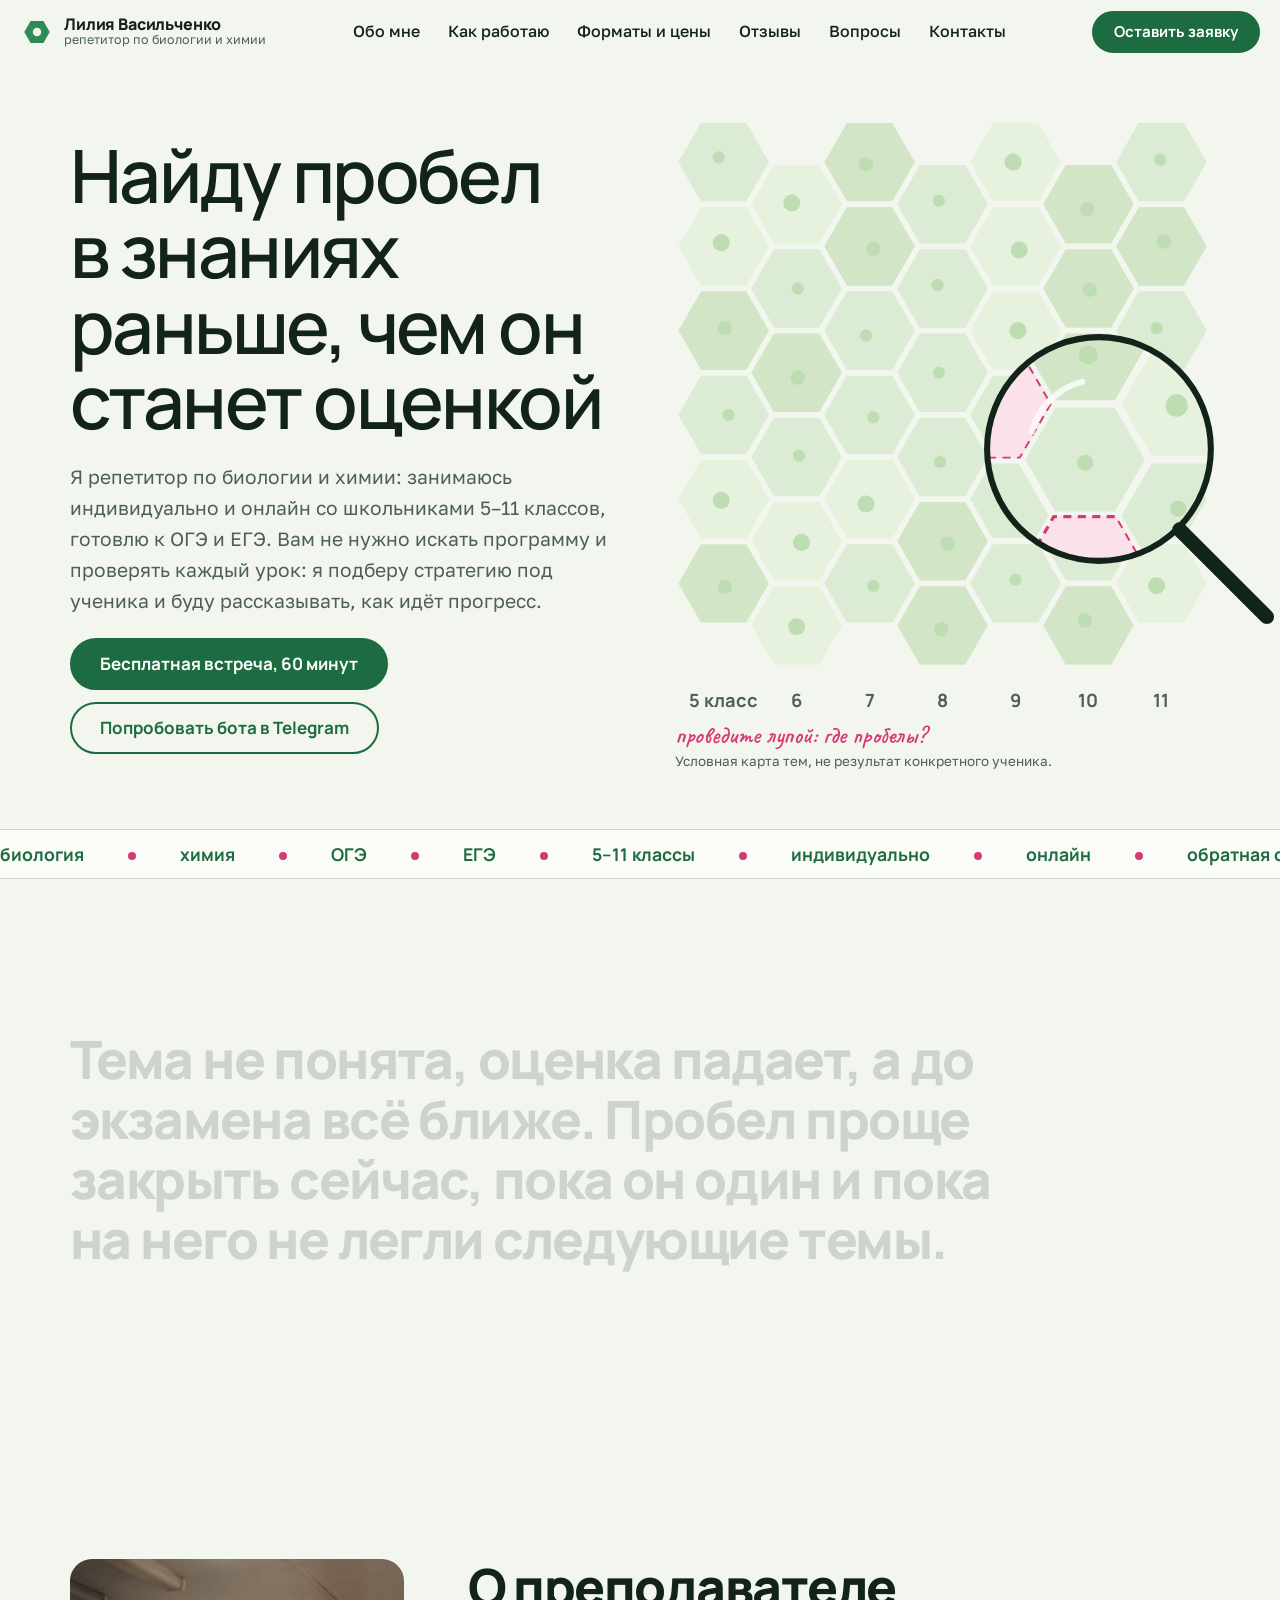
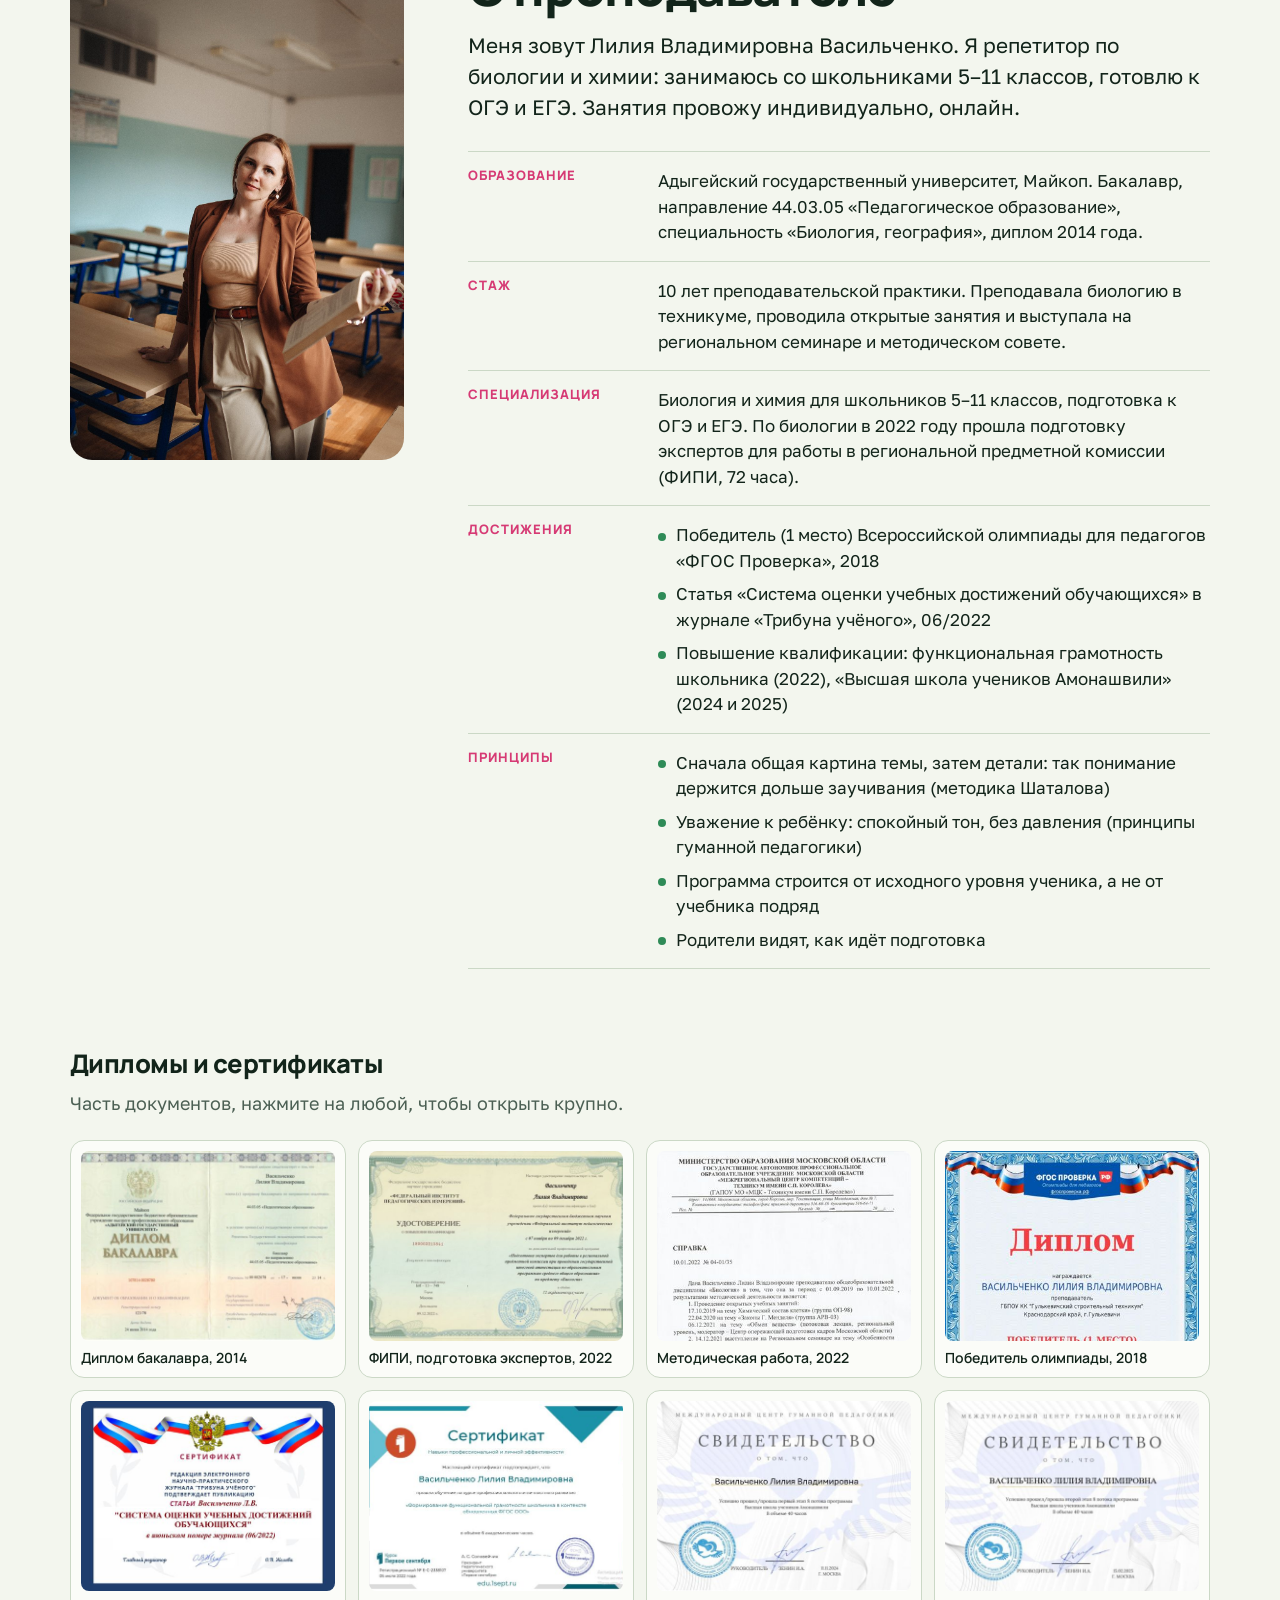
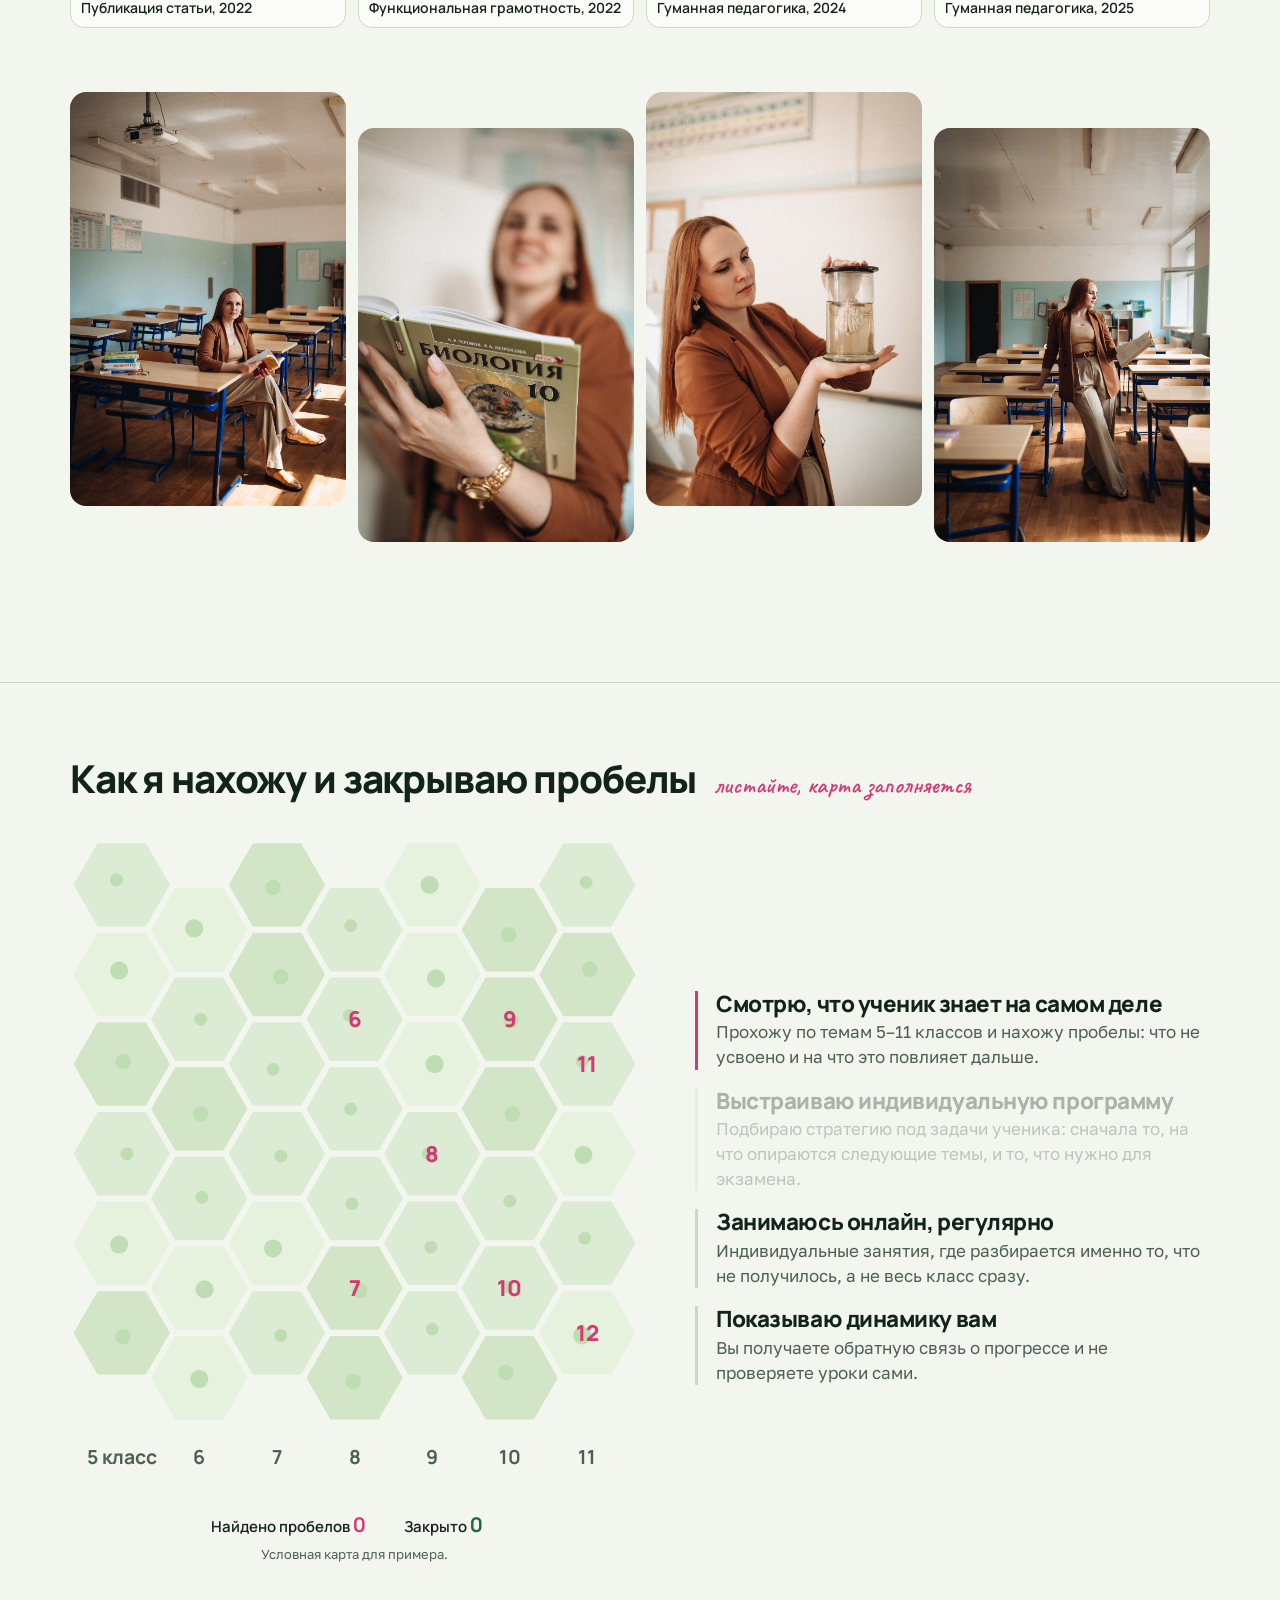
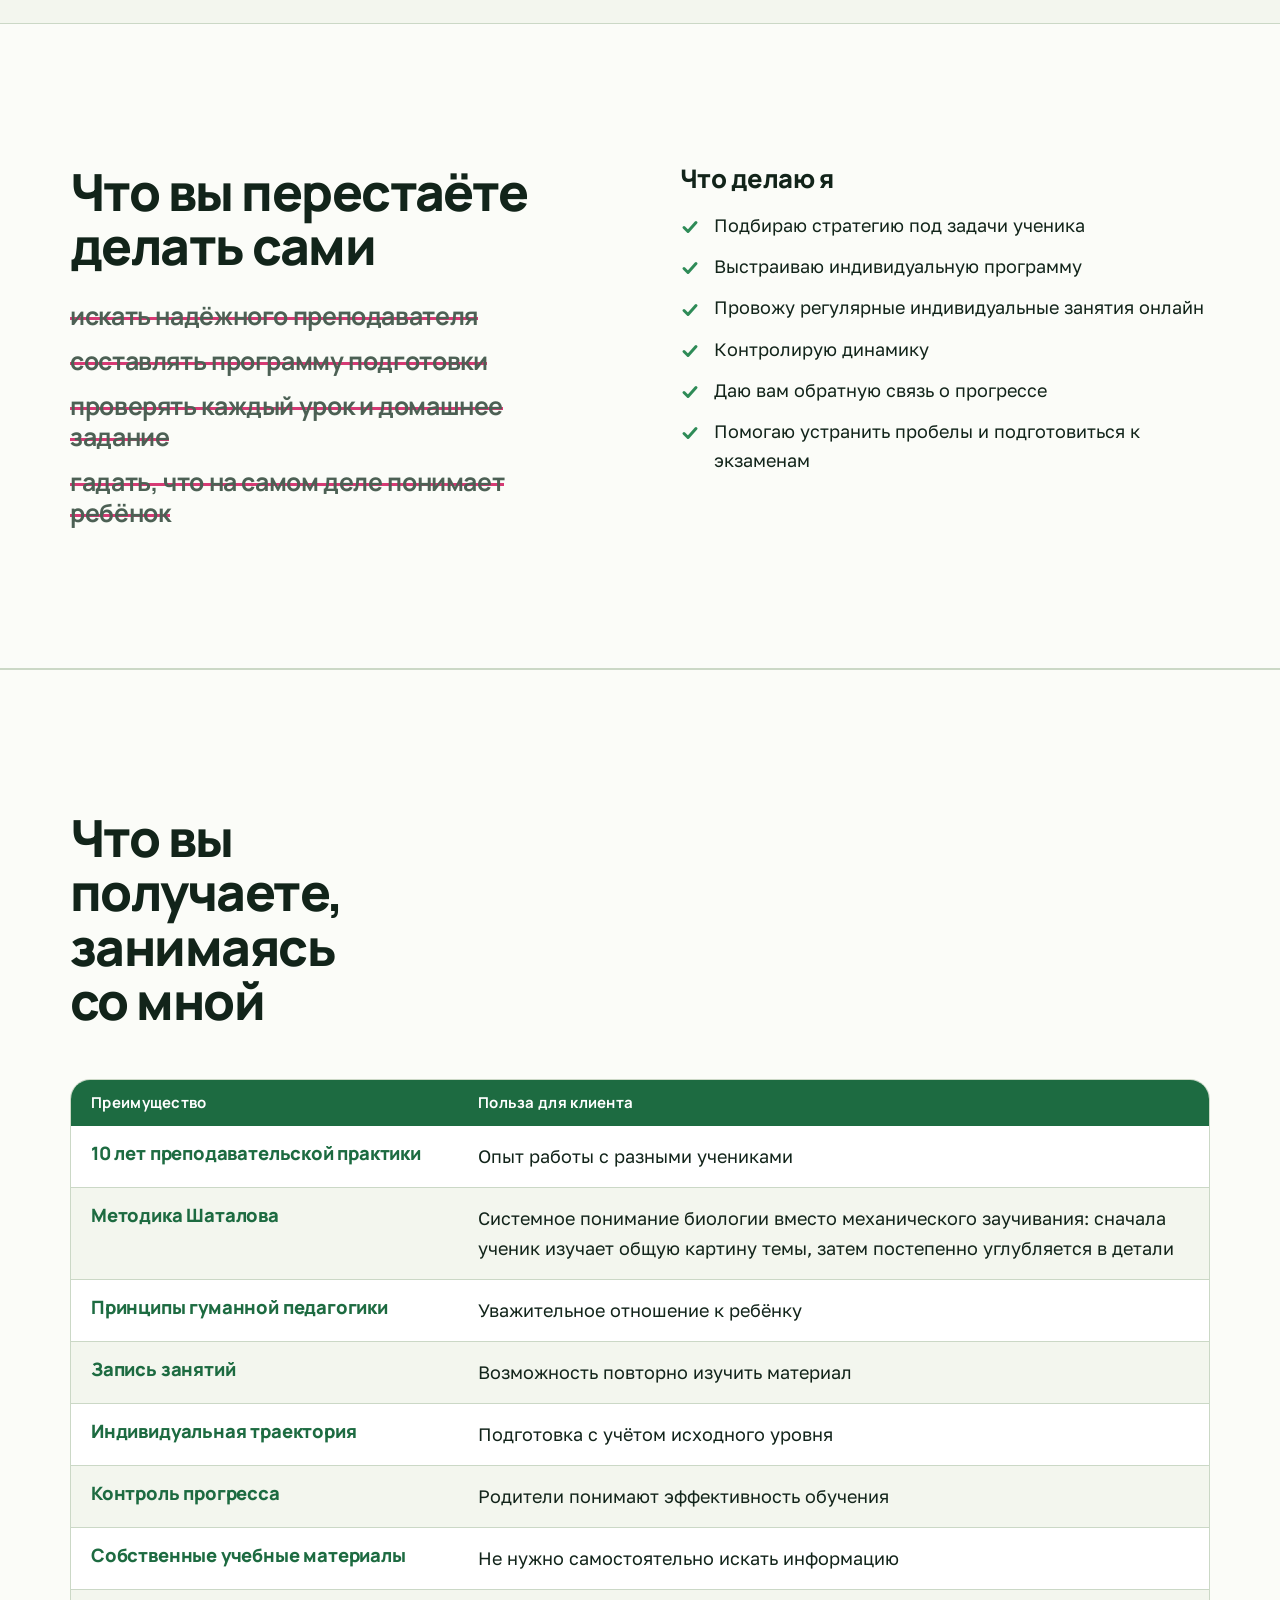
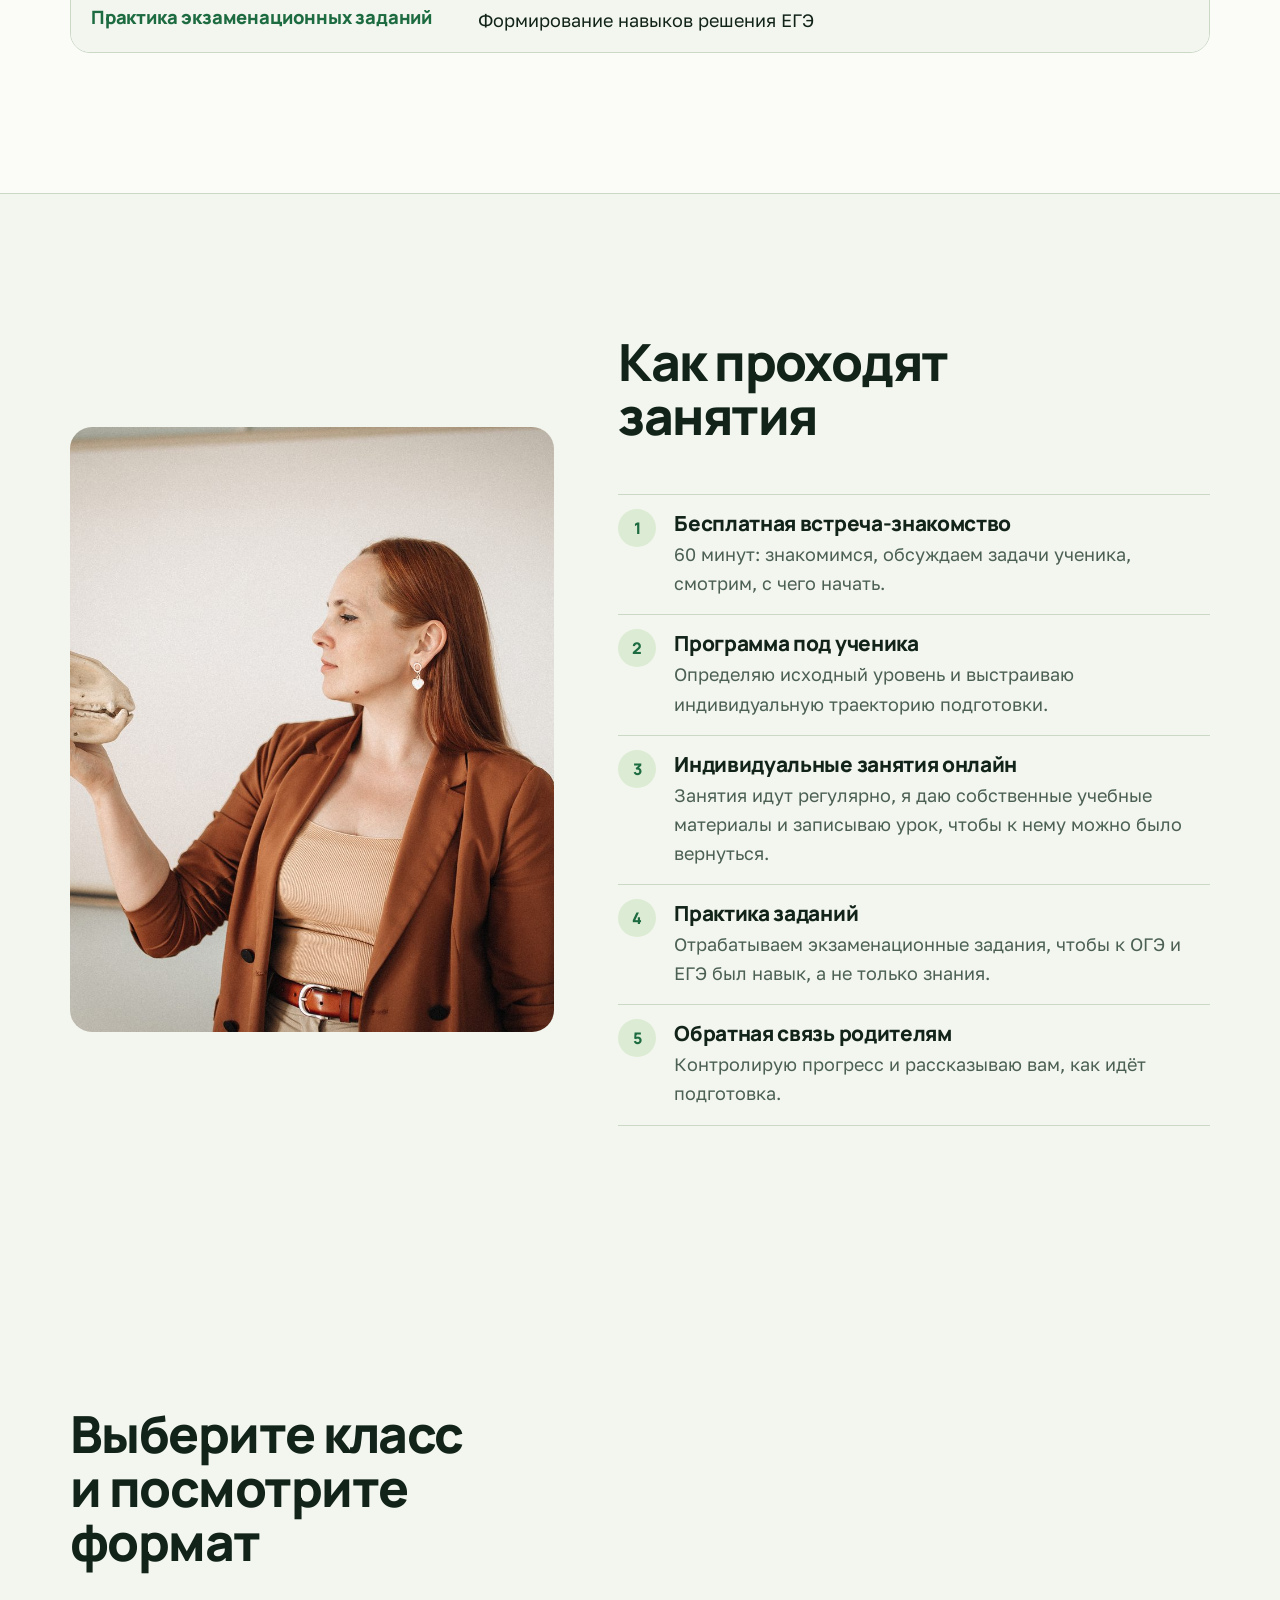
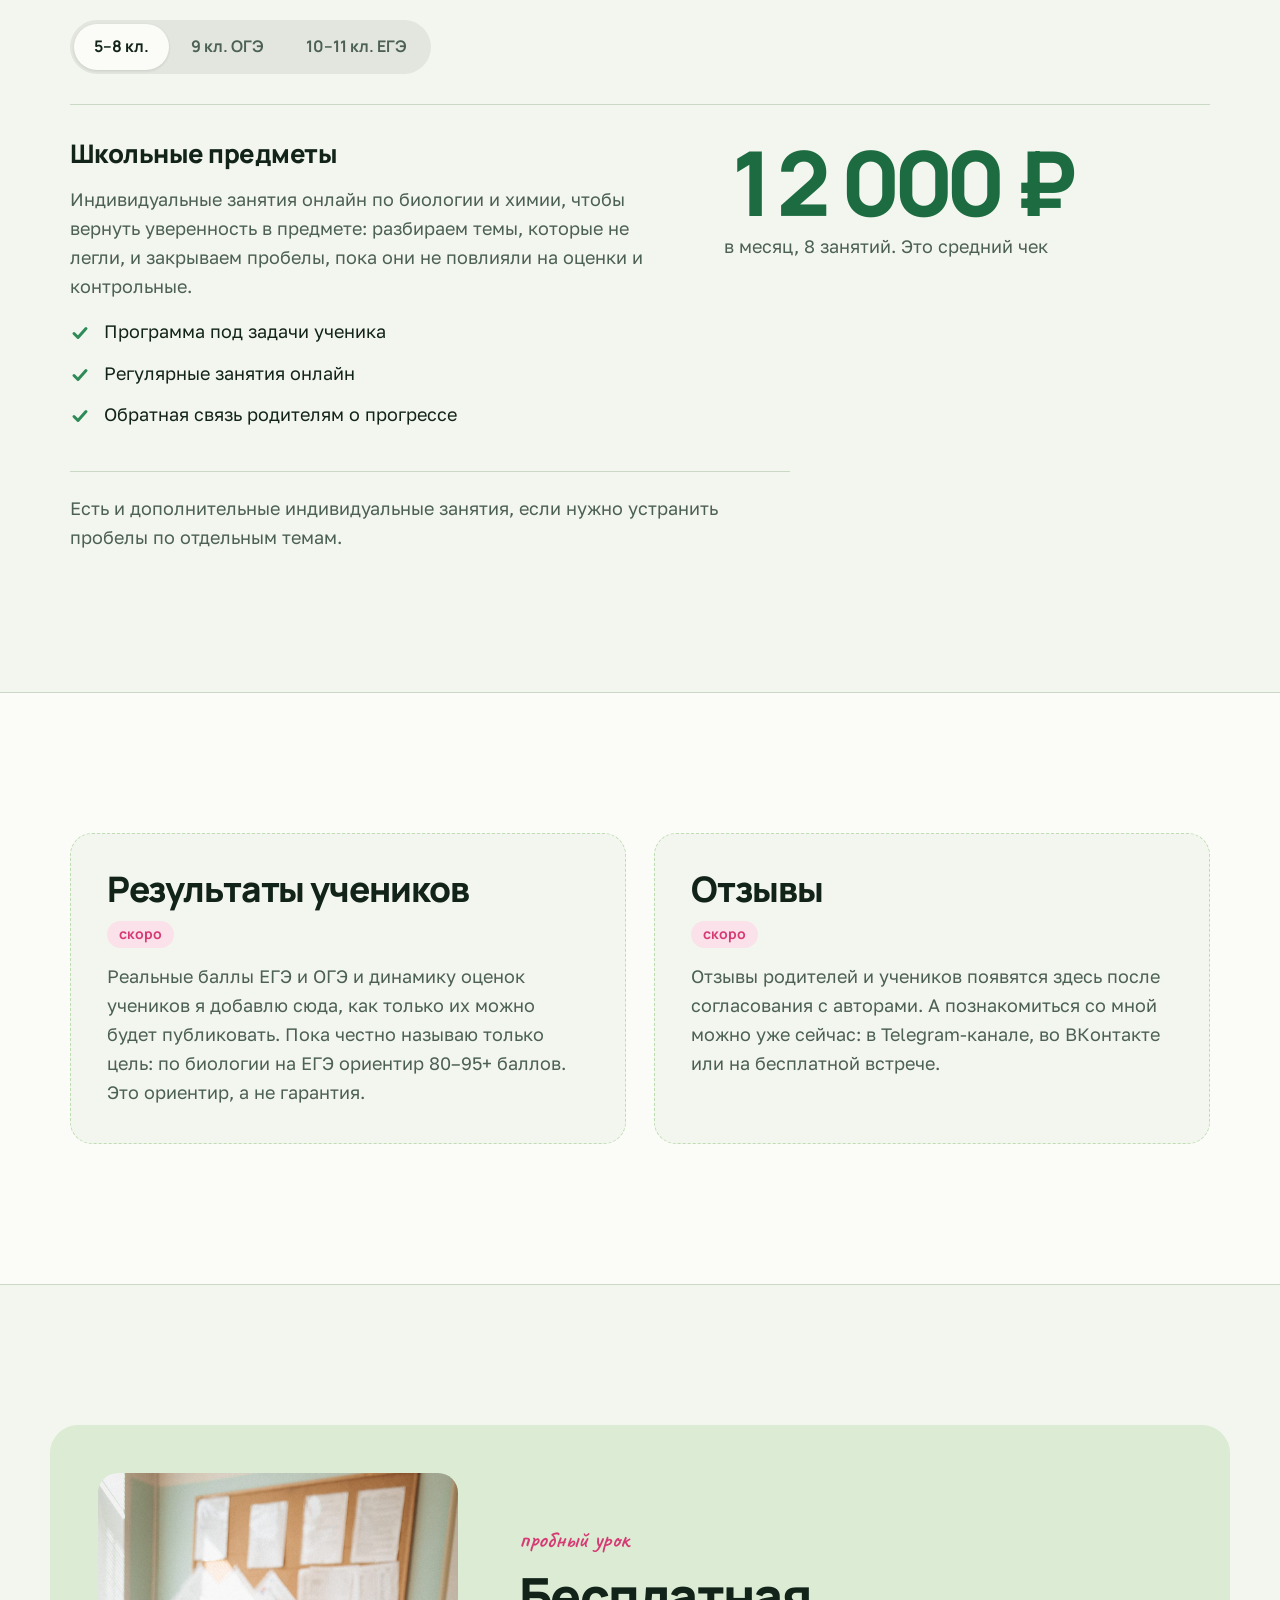
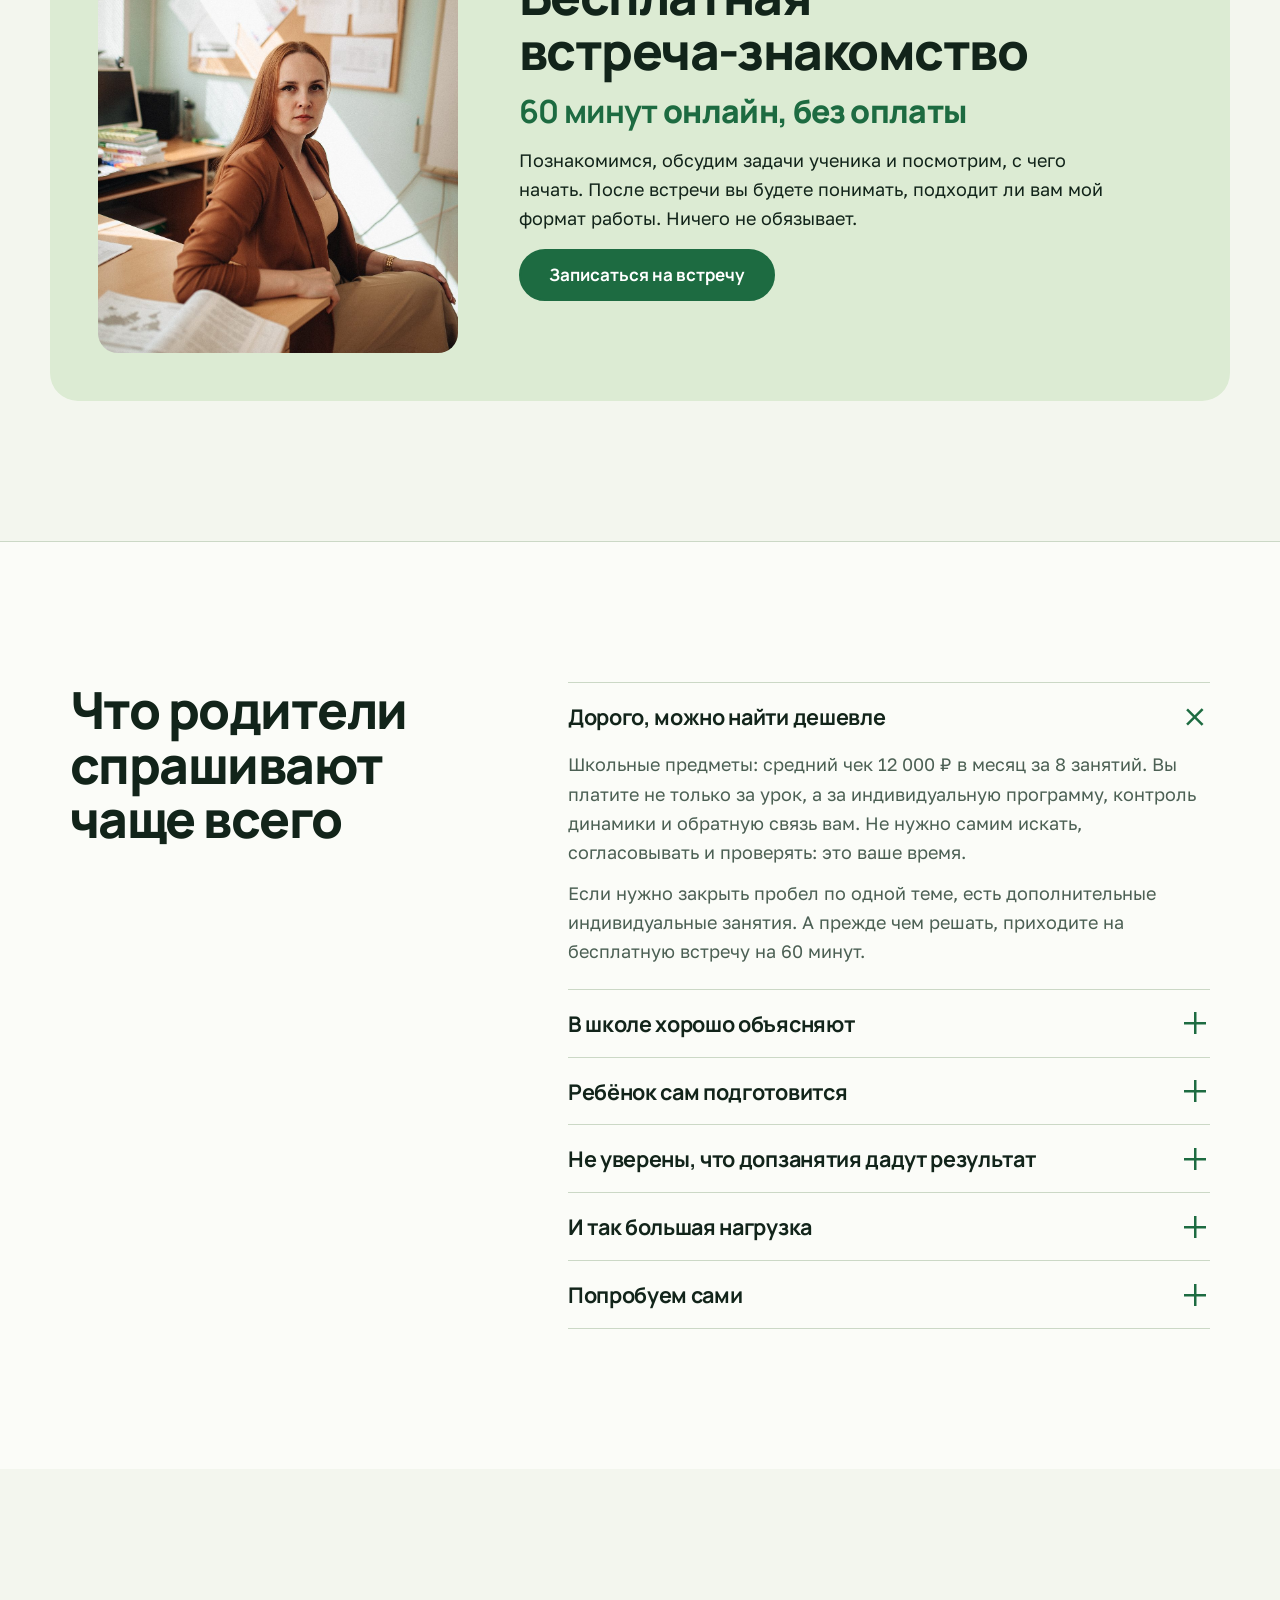
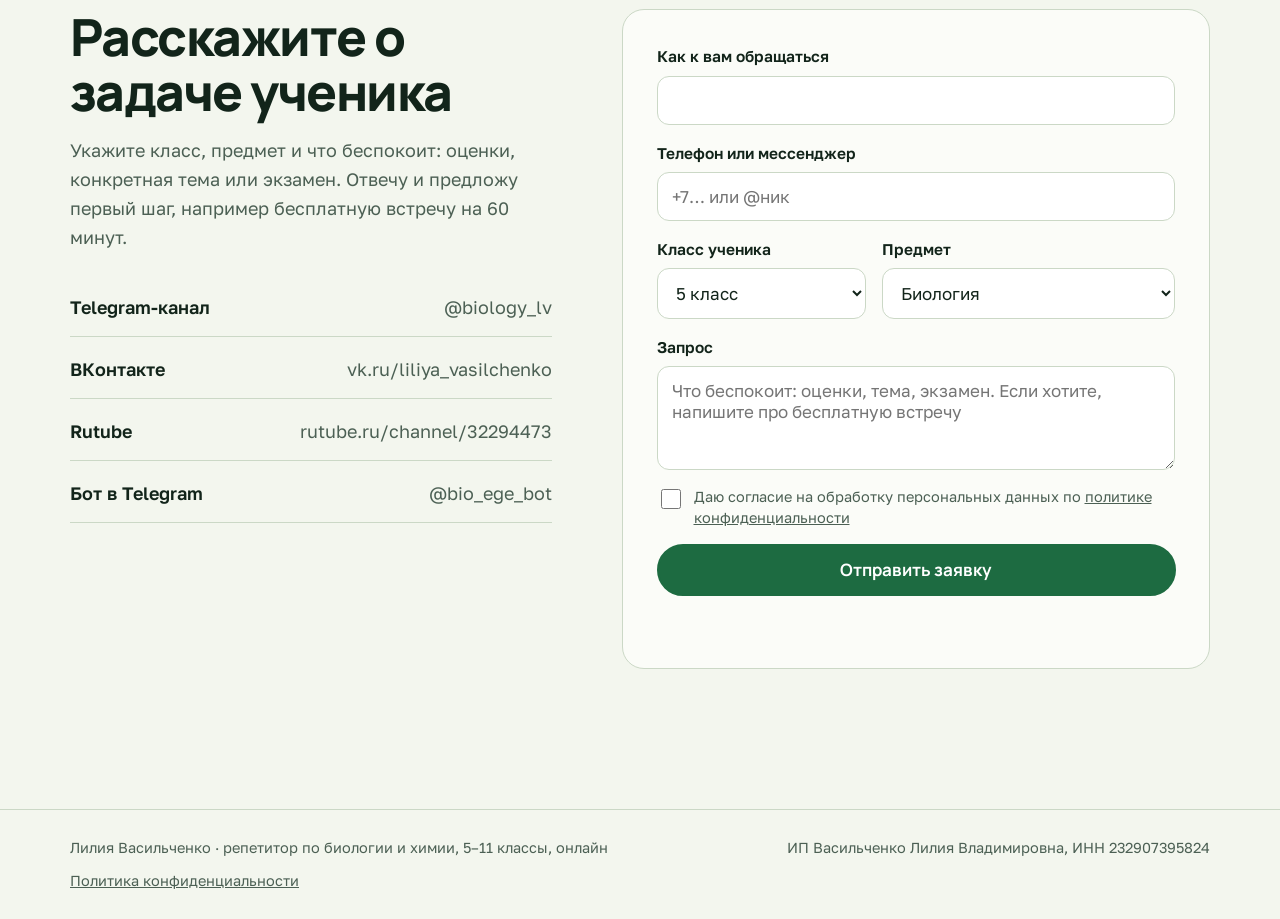
==== commit c8b8b100: "Подпись ФИПИ точнее Co-Authored-By: Claude Sonnet 5.5 <noreply@anthropic.com>" ====
--- a/index.html
+++ b/index.html
@@ -101,7 +101,7 @@
     <p class="docs__lead">Часть документов, нажмите на любой, чтобы открыть крупно.</p>
     <ul class="docs__grid" id="docs">
       <li><button type="button" data-full="img/doc-diplom.jpg" data-cap="Диплом бакалавра, Адыгейский государственный университет, 2014"><img src="img/doc-diplom-s.jpg" width="560" height="394" alt="Диплом бакалавра, 2014" loading="lazy" decoding="async"><span>Диплом бакалавра, 2014</span></button></li>
-      <li><button type="button" data-full="img/doc-fipi.jpg" data-cap="Удостоверение ФИПИ: подготовка экспертов по биологии, 2022"><img src="img/doc-fipi-s.jpg" width="560" height="396" alt="Удостоверение ФИПИ, 2022" loading="lazy" decoding="async"><span>ФИПИ, эксперт по биологии, 2022</span></button></li>
+      <li><button type="button" data-full="img/doc-fipi.jpg" data-cap="Удостоверение ФИПИ: подготовка экспертов по биологии, 2022"><img src="img/doc-fipi-s.jpg" width="560" height="396" alt="Удостоверение ФИПИ, 2022" loading="lazy" decoding="async"><span>ФИПИ, подготовка экспертов, 2022</span></button></li>
       <li><button type="button" data-full="img/doc-spravka.jpg" data-cap="Справка о методической деятельности, 2022"><img src="img/doc-spravka-s.jpg" width="395" height="560" alt="Справка о методической деятельности, 2022" loading="lazy" decoding="async"><span>Методическая работа, 2022</span></button></li>
       <li><button type="button" data-full="img/doc-olimpiada.jpg" data-cap="Диплом победителя олимпиады «ФГОС Проверка», 2018"><img src="img/doc-olimpiada-s.jpg" width="396" height="560" alt="Диплом победителя олимпиады, 2018" loading="lazy" decoding="async"><span>Победитель олимпиады, 2018</span></button></li>
       <li><button type="button" data-full="img/doc-statya.jpg" data-cap="Сертификат о публикации статьи в журнале «Трибуна учёного», 2022"><img src="img/doc-statya-s.jpg" width="560" height="397" alt="Сертификат о публикации статьи, 2022" loading="lazy" decoding="async"><span>Публикация статьи, 2022</span></button></li>
